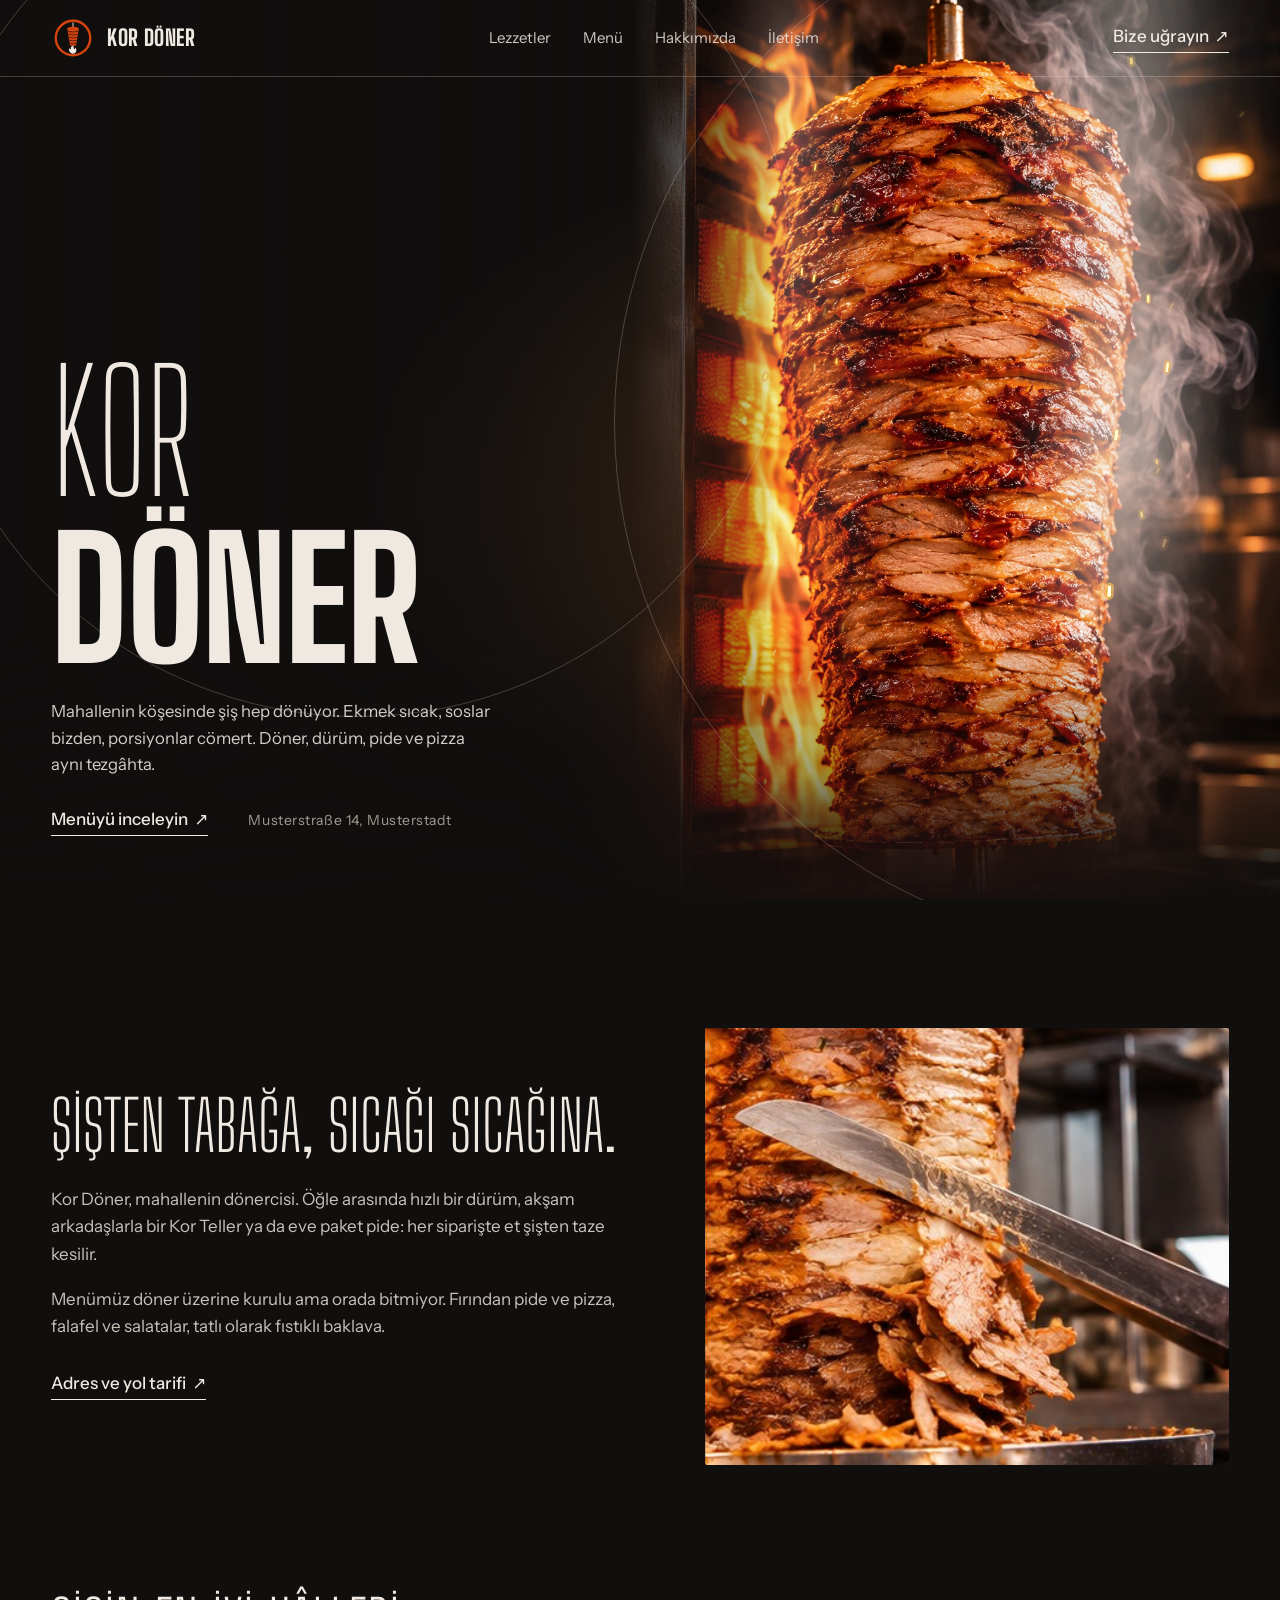
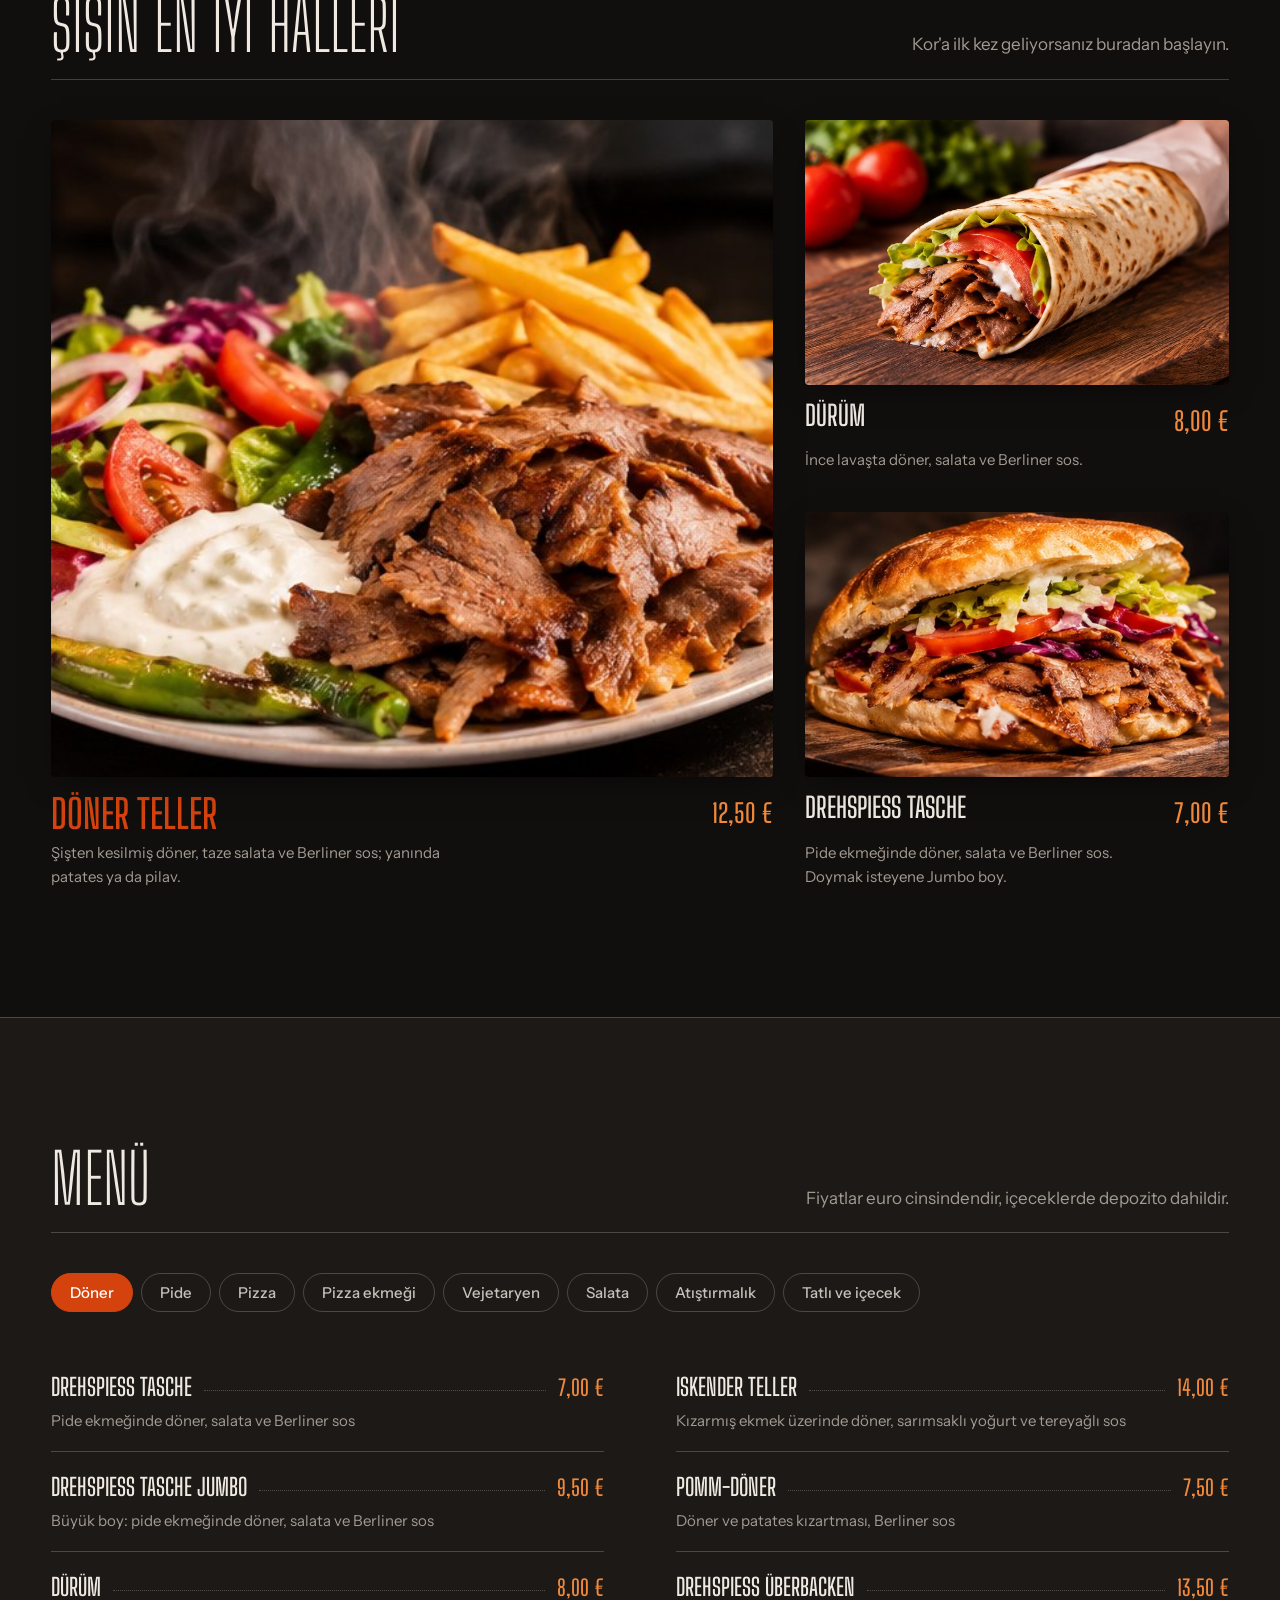
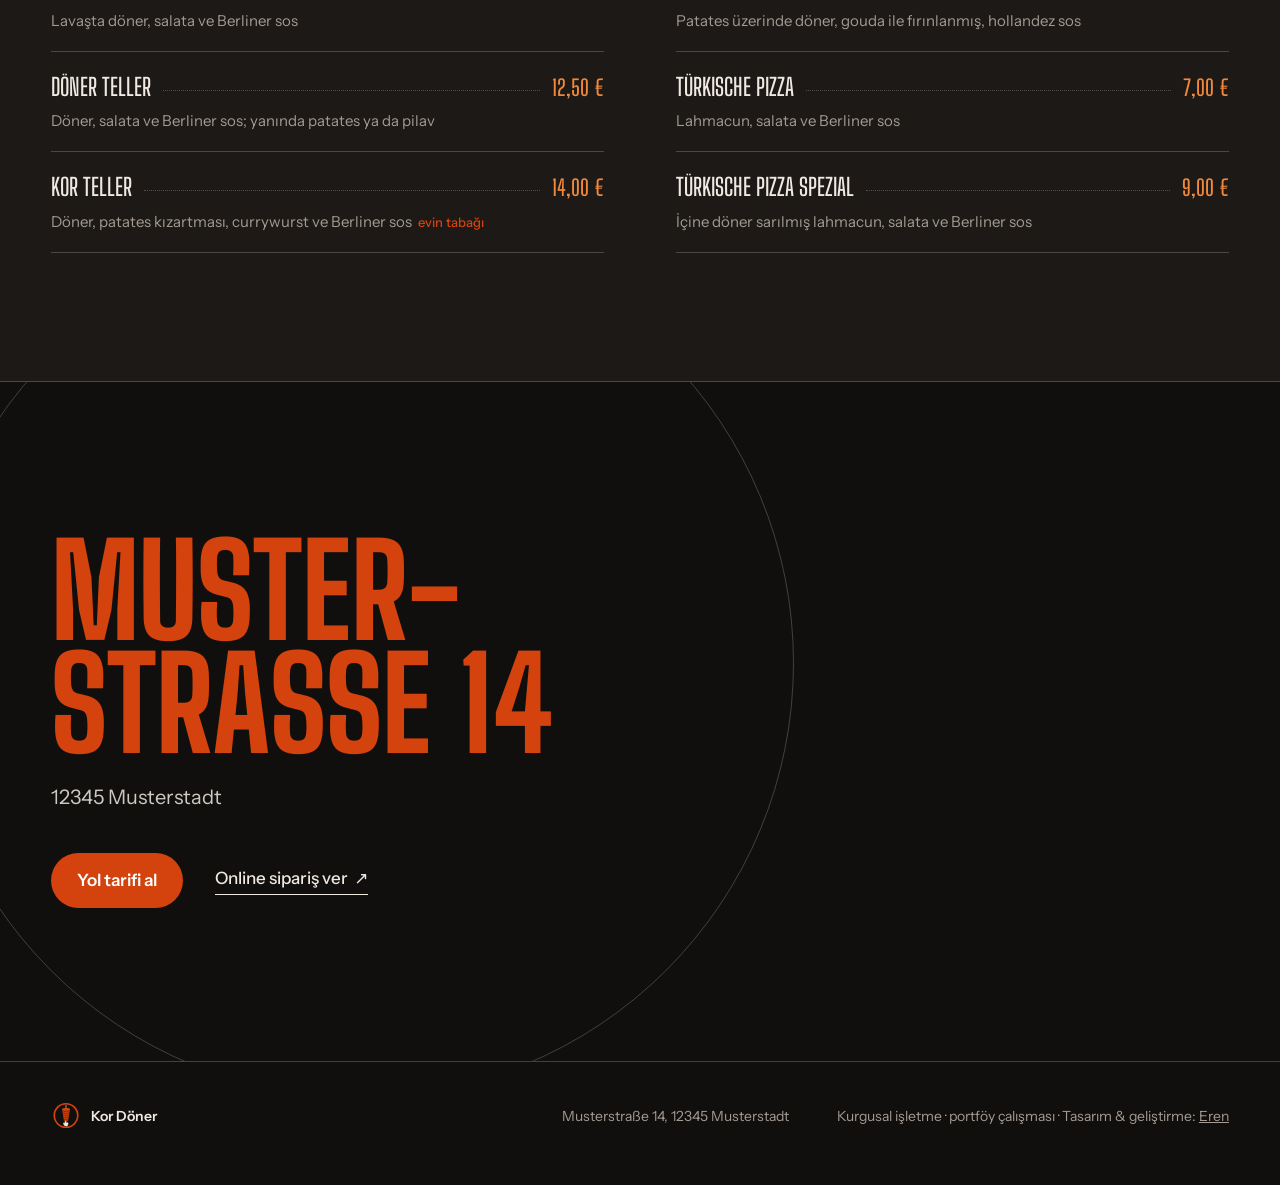
==== index.html @ e58ceb36 "Kor Döner: restaurant website (portfolio project) One-page site with an animated döner spit hero (ca" ====
<!doctype html>
<html lang="tr">
<head>
<meta charset="utf-8">
<meta name="viewport" content="width=device-width, initial-scale=1">
<title>Kor Döner · Döner, Pide &amp; Pizza</title>
<meta name="description" content="Kor Döner: döner, dürüm, pide ve pizza. Kurgusal bir restoran için hazırlanmış portföy çalışması.">
<link rel="icon" href="favicon.svg" type="image/svg+xml">
<meta name="theme-color" content="#110f0e">
<meta property="og:title" content="Kor Döner · Döner, Pide &amp; Pizza">
<meta property="og:description" content="Döner, dürüm, pide ve pizza. Portföy çalışması, kurgusal işletme.">
<meta property="og:type" content="website">
<meta property="og:locale" content="tr_TR">
<link rel="preload" href="fonts/big-shoulders-display-latin.woff2" as="font" type="font/woff2" crossorigin>
<link rel="preload" href="fonts/instrument-sans-latin.woff2" as="font" type="font/woff2" crossorigin>
<link rel="stylesheet" href="fonts/fonts.css">
<link rel="stylesheet" href="styles.css">
</head>
<body>

<svg width="0" height="0" style="position:absolute" aria-hidden="true">
  <!-- Kor Döner işareti: halka, döner şişi ve kor alevi.
       Renkler CSS değişkenleriyle: --flame (alev), --skewer (şiş), --gap (et bantları arası) -->
  <symbol id="mark" viewBox="0 0 120 108">
    <defs>
      <clipPath id="markCone"><path d="M44 27 Q60 18 76 27 L68.5 74 Q60 77 51.5 74 Z"/></clipPath>
    </defs>
    <circle cx="60" cy="54" r="47" fill="none" stroke="currentColor" stroke-width="6.5"/>
    <line x1="60" y1="13" x2="60" y2="80" stroke="var(--skewer, #111)" stroke-width="2.6" stroke-linecap="round"/>
    <path d="M44 27 Q60 18 76 27 L68.5 74 Q60 77 51.5 74 Z" fill="currentColor"/>
    <g clip-path="url(#markCone)" fill="none" stroke="var(--gap, #fff)" stroke-width="1.7" stroke-linecap="round">
      <path d="M40 35 Q60 41 80 35"/><path d="M40 43 Q60 49 80 43"/><path d="M40 51 Q60 57 80 51"/>
      <path d="M40 59 Q60 65 80 59"/><path d="M40 67 Q60 73 80 67"/>
    </g>
    <path fill="var(--flame, #111)" d="M60 97 C51 95 47 88 50 81 C51 84 53 85.5 54.5 84.5 C53 80 55.5 76.5 59 74.5 C58.5 78.5 60.5 80.5 62.5 80.5 C61.5 83.5 63 85 64.5 84 C66 82.5 66 80.5 65.5 79 C69.5 82 71 89 67 93.5 C65 95.8 62.5 96.8 60 97 Z"/>
  </symbol>
</svg>

<header class="nav" id="top">
  <a class="brand" href="#top" aria-label="Kor Döner, sayfa başı">
    <svg class="brand-mark"><use href="#mark"/></svg>
    <span class="brand-name">Kor Döner</span>
  </a>
  <nav class="nav-links" id="navLinks" aria-label="Ana menü">
    <a href="#lezzet">Lezzetler</a>
    <a href="#menu">Menü</a>
    <a href="#hikaye">Hakkımızda</a>
    <a href="#ziyaret">İletişim</a>
  </nav>
  <a class="link-cta nav-cta" href="#ziyaret">Bize uğrayın <span aria-hidden="true">↗</span></a>
  <button class="nav-toggle" id="navToggle" aria-expanded="false" aria-controls="navLinks">Menü</button>
</header>

<main>

<!-- HERO: döner şişi fotoğrafı; script.js içindeki heroSpit() eti döndürür, duman ve kıvılcım ekler -->
<section class="hero" aria-labelledby="heroTitle">
  <div class="hero-art" aria-hidden="true">
    <img src="assets/sis-hero.webp" alt="" width="1024" height="1536" fetchpriority="high">
    <canvas class="hero-fx"></canvas>
  </div>
  <div class="hero-shade" aria-hidden="true"></div>
  <div class="rings" aria-hidden="true"><span></span><span></span></div>

  <div class="hero-inner">
    <h1 id="heroTitle" class="hero-title">
      <span class="ht-line">Kor</span>
      <span class="ht-line">Döner</span>
    </h1>
    <p class="hero-lede">Mahallenin köşesinde şiş hep dönüyor. Ekmek sıcak, soslar bizden, porsiyonlar cömert. Döner, dürüm, pide ve pizza aynı tezgâhta.</p>
    <div class="hero-meta">
      <a class="link-cta hero-cta" href="#menu">Menüyü inceleyin <span aria-hidden="true">↗</span></a>
      <p class="hero-note">Musterstraße 14, Musterstadt</p>
    </div>
  </div>
</section>

<section class="intro" id="hikaye">
  <div class="intro-text">
    <h2 class="display-2">Şişten tabağa, sıcağı sıcağına.</h2>
    <p>Kor Döner, mahallenin dönercisi. Öğle arasında hızlı bir dürüm, akşam arkadaşlarla bir Kor Teller ya da eve paket pide: her siparişte et şişten taze kesilir.</p>
    <p>Menümüz döner üzerine kurulu ama orada bitmiyor. Fırından pide ve pizza, falafel ve salatalar, tatlı olarak fıstıklı baklava.</p>
    <a class="link-cta" href="#ziyaret">Adres ve yol tarifi <span aria-hidden="true">↗</span></a>
  </div>
  <figure class="photo-slot intro-photo" data-photo="assets/kesim.jpg">
    <figcaption>Fotoğraf: şişten kesim</figcaption>
  </figure>
</section>

<section class="signatures" id="lezzet" aria-labelledby="sigTitle">
  <div class="section-head">
    <h2 id="sigTitle" class="display-2">Şişin en iyi hâlleri</h2>
    <p>Kor'a ilk kez geliyorsanız buradan başlayın.</p>
  </div>
  <div class="sig-grid">
    <article class="sig sig-feature">
      <div class="tilt" data-tilt>
        <div class="tilt-card">
          <img src="assets/doner-teller.jpg" alt="Döner Teller: döner, patates kızartması, salata ve yoğurtlu sos" loading="lazy">
          <span class="tilt-glare" aria-hidden="true"></span>
        </div>
      </div>
      <div class="sig-body">
        <h3 lang="de">Döner Teller</h3>
        <p>Şişten kesilmiş döner, taze salata ve Berliner sos; yanında patates ya da pilav.</p>
        <span class="price">12,50 €</span>
      </div>
    </article>
    <article class="sig">
      <div class="tilt" data-tilt>
        <div class="tilt-card">
          <img src="assets/durum.jpg" alt="Lavaşa sarılmış dürüm" loading="lazy">
          <span class="tilt-glare" aria-hidden="true"></span>
        </div>
      </div>
      <div class="sig-body">
        <h3 lang="de">Dürüm</h3>
        <p>İnce lavaşta döner, salata ve Berliner sos.</p>
        <span class="price">8,00 €</span>
      </div>
    </article>
    <article class="sig">
      <div class="tilt" data-tilt>
        <div class="tilt-card">
          <img src="assets/tasche.jpg" alt="Pide ekmeğinde döner, salata ve sos" loading="lazy">
          <span class="tilt-glare" aria-hidden="true"></span>
        </div>
      </div>
      <div class="sig-body">
        <h3 lang="de">Drehspieß Tasche</h3>
        <p>Pide ekmeğinde döner, salata ve Berliner sos. Doymak isteyene Jumbo boy.</p>
        <span class="price">7,00 €</span>
      </div>
    </article>
  </div>
</section>

<section class="menu" id="menu" aria-labelledby="menuTitle">
  <div class="section-head">
    <h2 id="menuTitle" class="display-2">Menü</h2>
    <p>Fiyatlar euro cinsindendir, içeceklerde depozito dahildir.</p>
  </div>
  <div class="menu-tabs" role="tablist" aria-label="Menü kategorileri" id="menuTabs"></div>
  <div class="menu-panel" id="menuPanel" role="tabpanel" tabindex="0"></div>
</section>

<section class="visit" id="ziyaret" aria-labelledby="visitTitle">
  <div class="rings rings-visit" aria-hidden="true"><span></span></div>
  <div class="visit-inner">
    <h2 id="visitTitle" class="visit-title" lang="de">Muster-<wbr>straße 14</h2>
    <p class="visit-city">12345 Musterstadt</p>
    <div class="visit-actions">
      <a class="btn" href="#top">Yol tarifi al</a>
      <a class="link-cta" href="#menu">Online sipariş ver <span aria-hidden="true">↗</span></a>
    </div>
  </div>
</section>

</main>

<footer class="footer">
  <div class="footer-brand">
    <svg class="brand-mark"><use href="#mark"/></svg>
    <span>Kor Döner</span>
  </div>
  <p>Musterstraße 14, 12345 Musterstadt</p>
  <p class="footer-note">Kurgusal işletme · portföy çalışması · Tasarım &amp; geliştirme: <a href="https://github.com/ErenAlmis" target="_blank" rel="noopener">Eren</a></p>
</footer>

<script src="script.js"></script>
</body>
</html>
---- fonts/fonts.css ----
/* Yazı tipleri sitenin kendi sunucusundan yüklenir (Google'a istek gitmez, DSGVO).
   Big Shoulders Display ve Instrument Sans: SIL Open Font License 1.1 */

/* latin-ext: ğ ş ı İ ç vb. */
@font-face {
  font-family: "Big Shoulders Display";
  font-style: normal;
  font-weight: 100 900;
  font-display: swap;
  src: url("big-shoulders-display-latin-ext.woff2") format("woff2");
  unicode-range: U+0100-02BA, U+02BD-02C5, U+02C7-02CC, U+02CE-02D7, U+02DD-02FF, U+0304, U+0308, U+0329, U+1D00-1DBF, U+1E00-1E9F, U+1EF2-1EFF, U+2020, U+20A0-20AB, U+20AD-20C4, U+2113, U+2C60-2C7F, U+A720-A7FF;
}
@font-face {
  font-family: "Big Shoulders Display";
  font-style: normal;
  font-weight: 100 900;
  font-display: swap;
  src: url("big-shoulders-display-latin.woff2") format("woff2");
  unicode-range: U+0000-00FF, U+0131, U+0152-0153, U+02BB-02BC, U+02C6, U+02DA, U+02DC, U+0304, U+0308, U+0329, U+2000-206F, U+20AC, U+2122, U+2191, U+2193, U+2212, U+2215, U+FEFF, U+FFFD;
}
@font-face {
  font-family: "Instrument Sans";
  font-style: normal;
  font-weight: 400 700;
  font-display: swap;
  src: url("instrument-sans-latin-ext.woff2") format("woff2");
  unicode-range: U+0100-02BA, U+02BD-02C5, U+02C7-02CC, U+02CE-02D7, U+02DD-02FF, U+0304, U+0308, U+0329, U+1D00-1DBF, U+1E00-1E9F, U+1EF2-1EFF, U+2020, U+20A0-20AB, U+20AD-20C4, U+2113, U+2C60-2C7F, U+A720-A7FF;
}
@font-face {
  font-family: "Instrument Sans";
  font-style: normal;
  font-weight: 400 700;
  font-display: swap;
  src: url("instrument-sans-latin.woff2") format("woff2");
  unicode-range: U+0000-00FF, U+0131, U+0152-0153, U+02BB-02BC, U+02C6, U+02DA, U+02DC, U+0304, U+0308, U+0329, U+2000-206F, U+20AC, U+2122, U+2191, U+2193, U+2212, U+2215, U+FEFF, U+FFFD;
}
---- styles.css ----
:root {
  --coal: #110f0e;
  --char: #1c1917;
  --ash: #efe9e1;
  --ash-2: #e3dbd0;
  --smoke: #a39a91;
  --smoke-dark: #6b625a;
  --red: #d4430d;      /* kor turuncusu (marka rengi) */
  --red-deep: #a8340a;
  --ember: #f0893b;
  --line: rgba(239, 233, 225, 0.22);
  --line-dark: rgba(17, 15, 14, 0.16);

  --f-display: "Big Shoulders Display", "Arial Narrow", sans-serif;
  --f-body: "Instrument Sans", system-ui, sans-serif;

  --gutter: clamp(16px, 4vw, 56px);
  --max: 1280px;
}

*, *::before, *::after { box-sizing: border-box; }
/* Bağlantı kaydırması script.js içinde (easeInOut) yapılır; CSS smooth ile çakışmasın diye kapalı. */
html { scroll-behavior: auto; }
body {
  margin: 0;
  background: var(--coal);
  color: var(--ash);
  font-family: var(--f-body);
  font-size: 17px;
  line-height: 1.6;
  -webkit-font-smoothing: antialiased;
}
img { max-width: 100%; display: block; }
a { color: inherit; }
:focus-visible { outline: 2px solid var(--ember); outline-offset: 3px; }
section[tabindex="-1"]:focus, body[tabindex="-1"]:focus { outline: none; }

/* ---------- Nav ---------- */
.nav {
  position: absolute; inset: 0 0 auto 0; z-index: 20;
  display: flex; align-items: center; gap: 32px;
  padding: 18px var(--gutter);
  border-bottom: 1px solid var(--line);
}
.brand { display: flex; align-items: center; gap: 12px; text-decoration: none; }
.brand-mark { width: 44px; height: 40px; color: var(--red); --flame: var(--ash); --skewer: var(--ash); --gap: var(--coal); }
.brand-name {
  font-family: var(--f-display); font-weight: 800; font-size: 22px;
  letter-spacing: 0.02em; text-transform: uppercase; line-height: 1;
}
.nav-links { display: flex; gap: 32px; margin-left: auto; margin-right: auto; }
.nav-links a { text-decoration: none; font-size: 15px; opacity: 0.85; transition: opacity .2s; }
.nav-links a:hover { opacity: 1; }
.nav-toggle {
  display: none; margin-left: auto;
  background: none; border: 1px solid var(--line); color: var(--ash);
  font: 500 14px var(--f-body); padding: 8px 14px; border-radius: 999px; cursor: pointer;
}

.link-cta {
  position: relative;
  display: inline-flex; gap: 6px; align-items: baseline;
  text-decoration: none; font-weight: 500;
  border-bottom: 1px solid currentColor; padding-bottom: 2px;
  transition: color .2s, border-color .2s;
}
.link-cta:hover { color: var(--ember); }
/* Parmakla dokunma alanını 44 px'e büyüt; görünüm değişmez */
.link-cta::before { content: ""; position: absolute; inset: -8px -6px; }

/* ---------- Hero ---------- */
.hero {
  position: relative; overflow: hidden;
  min-height: max(640px, 100svh);
  display: flex; align-items: flex-end;
  background:
    radial-gradient(60% 55% at 70% 55%, rgba(240,137,59,.28), transparent 70%),
    radial-gradient(40% 40% at 72% 85%, rgba(226,35,26,.25), transparent 70%),
    var(--coal);
  background-size: cover; background-position: center;
}
.hero-shade {
  position: absolute; inset: 0; pointer-events: none;
  background: linear-gradient(90deg, rgba(17,15,14,.9) 0%, rgba(17,15,14,.55) 40%, rgba(17,15,14,0) 62%),
              linear-gradient(0deg, rgba(17,15,14,.75), transparent 30%);
}
.hero-art {
  position: absolute; top: 0; bottom: 0; right: 0;
  width: min(54vw, 72svh);
  -webkit-mask-image: linear-gradient(90deg, transparent 0%, #000 22%), linear-gradient(0deg, transparent 0%, #000 14%);
  -webkit-mask-composite: source-in;
  mask-image: linear-gradient(90deg, transparent 0%, #000 22%), linear-gradient(0deg, transparent 0%, #000 14%);
  mask-composite: intersect;
}
.hero-art img, .hero-fx {
  position: absolute; inset: 0; width: 100%; height: 100%;
  object-fit: cover; object-position: 50% 50%;
}

.rings { position: absolute; inset: 0; pointer-events: none; }
.rings span {
  position: absolute; border: 1px solid var(--line); border-radius: 50%;
}
.rings span:nth-child(1) { width: 68vmax; height: 68vmax; left: -6vmax; top: -12vmax; }
.rings span:nth-child(2) { width: 82vmax; height: 82vmax; right: -30vmax; top: -8vmax; }

.hero-inner {
  position: relative; z-index: 2;
  width: 100%; max-width: var(--max); margin: 0 auto;
  padding: 140px var(--gutter) 64px;
  display: grid;
  grid-template-columns: minmax(0, 1fr) minmax(0, .9fr);
  grid-template-areas:
    "title ."
    "lede ."
    "meta .";
  column-gap: 48px; row-gap: 28px;
}
.hero-meta { grid-area: meta; display: flex; gap: 40px; align-items: baseline; flex-wrap: wrap; }
.hero-title {
  grid-area: title; margin: 0;
  font-family: var(--f-display); font-weight: 200;
  text-transform: uppercase; line-height: .86; letter-spacing: -0.01em;
  font-size: clamp(76px, 13vw, 210px);
}
.ht-line { display: block; }
.ht-line + .ht-line { margin-top: 0.14em; }
.ht-line:last-child { font-weight: 800; color: var(--ash); }
.hero-lede {
  grid-area: lede; max-width: 40ch; margin: 0;
  font-size: clamp(16px, 1.3vw, 19px); color: rgba(239,233,225,.88);
}
.hero-note { margin: 0; font-size: 14px; letter-spacing: 0.04em; color: var(--smoke); }

/* load sequence */
.hero-title .ht-line, .hero-lede, .hero-note, .hero-cta, .hero-art {
  opacity: 0; animation: rise .9s cubic-bezier(.2,.7,.2,1) forwards;
}
.hero-art { animation-name: fadeArt; animation-duration: 1.6s; }
.ht-line:nth-child(1) { animation-delay: .1s; }
.ht-line:nth-child(2) { animation-delay: .22s; }
.hero-lede { animation-delay: .5s; }
.hero-note, .hero-cta { animation-delay: .65s; }
@keyframes rise { from { opacity: 0; transform: translateY(24px); } to { opacity: 1; transform: none; } }
@keyframes fadeArt { from { opacity: 0; } to { opacity: 1; } }

/* ---------- Photo slots ---------- */
.photo-slot {
  position: relative; margin: 0; overflow: hidden;
  background:
    repeating-linear-gradient(135deg, rgba(239,233,225,.05) 0 2px, transparent 2px 14px),
    radial-gradient(80% 80% at 30% 20%, rgba(226,35,26,.45), transparent 70%),
    var(--char);
  background-size: cover; background-position: center;
  display: flex; align-items: flex-end;
}
.photo-slot figcaption {
  margin: 14px; padding: 4px 10px; font-size: 13px;
  background: rgba(17,15,14,.7); color: var(--smoke); border-radius: 999px;
}
.photo-slot.has-photo figcaption { display: none; }

/* ---------- Intro ---------- */
section { position: relative; }
.intro {
  max-width: var(--max); margin: 0 auto;
  padding: clamp(80px, 10vw, 140px) var(--gutter);
  display: grid; grid-template-columns: 1.1fr 1fr; gap: clamp(32px, 6vw, 96px); align-items: center;
}
.display-2 {
  font-family: var(--f-display); font-weight: 300;
  font-size: clamp(44px, 5.4vw, 80px); line-height: .95; margin: 0 0 28px;
  text-transform: uppercase; letter-spacing: 0;
}
.intro-text p { max-width: 52ch; color: rgba(239,233,225,.82); margin: 0 0 18px; }
.intro-text .link-cta { margin-top: 12px; }
.intro-photo { aspect-ratio: 6 / 5; border-radius: 2px; }

/* ---------- Signatures ---------- */
.signatures {
  max-width: var(--max); margin: 0 auto;
  padding: 0 var(--gutter) clamp(80px, 10vw, 140px);
}
.section-head {
  display: flex; justify-content: space-between; align-items: end; gap: 24px; flex-wrap: wrap;
  border-bottom: 1px solid var(--line); padding-bottom: 20px; margin-bottom: 40px;
}
.section-head .display-2 { margin: 0; }
.section-head p { margin: 0; color: var(--smoke); max-width: 40ch; }

.sig-grid {
  display: grid; gap: 40px 32px;
  grid-template-columns: 1.7fr 1fr;
  grid-template-rows: auto auto;
}
.sig { display: flex; flex-direction: column; }
.sig-feature { grid-row: span 2; }
.sig-feature .tilt { flex: 1; min-height: 420px; }
.sig .tilt { aspect-ratio: 16 / 10; }
.sig-feature .tilt { aspect-ratio: auto; }

/* Tilt kartı: 21st.dev InteractiveTiltCard bileşeninin bağımlılıksız (framer-motion'suz) karşılığı */
.tilt {
  --rx: 0deg; --ry: 0deg; --s: 1; --gx: 50%; --gy: 50%;
  position: relative; perspective: 1000px; transform-style: preserve-3d;
  transform: scale(var(--s));
  transition: transform .2s ease-out;
}
.tilt-card {
  position: absolute; inset: 0; overflow: hidden; border-radius: 4px;
  background: var(--char); transform-style: preserve-3d;
  transform: rotateX(var(--rx)) rotateY(var(--ry));
  box-shadow: 0 10px 30px -10px rgba(0,0,0,.6);
  transition: transform .2s ease-out, box-shadow .2s ease-out;
}
.tilt-card img { width: 100%; height: 100%; object-fit: cover; }
.tilt-glare {
  position: absolute; inset: 0; pointer-events: none; opacity: 0;
  background: radial-gradient(circle at var(--gx) var(--gy), rgba(255,214,170,.32), rgba(255,214,170,.12) 15%, rgba(255,214,170,0) 35%);
  transition: opacity .2s ease-out;
}
.tilt.is-hover { --s: 1.03; z-index: 2; }
.tilt.is-hover .tilt-card { box-shadow: 0 30px 60px -16px rgba(0,0,0,.85), 0 0 0 1px rgba(240,137,59,.25); }
.tilt.is-hover .tilt-glare { opacity: 1; }
.sig-body {
  display: grid; grid-template-columns: 1fr auto; column-gap: 16px;
  padding-top: 16px;
}
.sig-body h3 {
  margin: 0; font-family: var(--f-display); font-weight: 600;
  font-size: 28px; text-transform: uppercase; line-height: 1.05;
}
.sig-feature .sig-body h3 { font-size: 40px; color: var(--red); }
.sig-body p { grid-column: 1; margin: 6px 0 0; color: var(--smoke); font-size: 15px; max-width: 40ch; }
.price {
  grid-column: 2; grid-row: 1; font-family: var(--f-display); font-weight: 600;
  font-size: 26px; white-space: nowrap; color: var(--ember);
}

/* ---------- Menu (koyu, kömürden bir ton açık zemin) ---------- */
.menu {
  background: var(--char); color: var(--ash);
  border-top: 1px solid var(--line); border-bottom: 1px solid var(--line);
  padding: clamp(80px, 10vw, 140px) max(var(--gutter), calc((100% - var(--max)) / 2 + var(--gutter)));
}
.menu-tabs {
  display: flex; gap: 8px; flex-wrap: wrap; margin-bottom: 40px;
}
.menu-tabs button {
  font: 500 15px var(--f-body); color: rgba(239,233,225,.8);
  background: transparent; border: 1px solid var(--line); border-radius: 999px;
  padding: 9px 18px; cursor: pointer; transition: background .2s, color .2s, border-color .2s;
}
.menu-tabs button:hover { border-color: var(--ash); color: var(--ash); }
.menu-tabs button[aria-selected="true"] { background: var(--red); color: #fff; border-color: var(--red); }
.menu-panel { columns: 2; column-gap: 72px; }
.menu-item { break-inside: avoid; padding: 18px 0; border-bottom: 1px solid var(--line); }
.mi-row { display: flex; align-items: baseline; gap: 12px; }
.mi-name {
  font-family: var(--f-display); font-weight: 600; font-size: 24px; text-transform: uppercase; line-height: 1.1;
}
.mi-dots { flex: 1; border-bottom: 1px dotted rgba(239,233,225,.25); transform: translateY(-5px); }
.mi-price { font-family: var(--f-display); font-weight: 600; font-size: 22px; white-space: nowrap; color: var(--ember); }
.mi-desc { margin: 4px 0 0; color: var(--smoke); font-size: 15px; max-width: 46ch; }
.mi-tag { color: var(--red); font-size: 13px; font-weight: 500; margin-left: 6px; }

/* ---------- Visit ---------- */
.visit { overflow: hidden; border-bottom: 1px solid var(--line); }
.rings-visit span { width: 70vmax; height: 70vmax; right: -20vmax; top: -10vmax; }
.visit-inner {
  position: relative; max-width: var(--max); margin: 0 auto;
  padding: clamp(96px, 12vw, 180px) var(--gutter);
}
.visit-title {
  margin: 0; font-family: var(--f-display); font-weight: 800; text-transform: uppercase;
  font-size: clamp(56px, 10vw, 160px); line-height: .88; color: var(--red); max-width: 12ch;
}
.visit-city { margin: 20px 0 40px; font-size: 20px; color: rgba(239,233,225,.85); }
.visit-actions { display: flex; gap: 32px; align-items: center; flex-wrap: wrap; }
.btn {
  display: inline-block; text-decoration: none; font-weight: 600;
  background: var(--red); color: #fff; padding: 14px 26px; border-radius: 999px;
  transition: background .2s;
}
.btn:hover { background: var(--red-deep); }

/* ---------- Footer ---------- */
.footer {
  max-width: var(--max); margin: 0 auto; padding: 40px var(--gutter) 56px;
  display: flex; gap: 24px 48px; flex-wrap: wrap; align-items: center;
  color: var(--smoke); font-size: 14px;
}
.footer p { margin: 0; }
.footer-brand { display: flex; align-items: center; gap: 10px; color: var(--ash); font-weight: 600; margin-right: auto; }
.footer-brand .brand-mark { width: 30px; height: 27px; }

/* ---------- Responsive ---------- */
@media (max-width: 960px) {
  .hero-inner {
    grid-template-columns: minmax(0, 1fr);
    grid-template-areas: "title" "lede" "meta";
  }
  .hero-art { width: 100%; opacity: .6; }
  .hero-shade {
    background: linear-gradient(0deg, rgba(17,15,14,.95) 0%, rgba(17,15,14,.6) 45%, rgba(17,15,14,.2) 100%);
  }
  .intro { grid-template-columns: 1fr; }
  .intro-photo { aspect-ratio: 6 / 5; }
  .sig-grid { grid-template-columns: 1fr 1fr; }
  .sig-feature { grid-row: auto; grid-column: 1 / -1; }
  .sig-feature .tilt { aspect-ratio: 16 / 9; flex: none; min-height: 0; }
  .menu-panel { columns: 1; }
}
@media (max-width: 760px) {
  .nav { gap: 16px; }
  .nav-cta { display: none; }
  .nav-toggle { display: block; }
  .nav-links {
    display: none; position: absolute; top: 100%; left: 0; right: 0;
    flex-direction: column; gap: 0; margin: 0;
    background: var(--coal); border-bottom: 1px solid var(--line);
    padding: 8px var(--gutter) 16px;
  }
  .nav-links.open { display: flex; }
  .nav-links a { padding: 12px 0; font-size: 18px; border-bottom: 1px solid var(--line); }
  .nav-links a:last-child { border-bottom: 0; }
  .brand-name { font-size: 19px; }
  .hero-inner { padding-bottom: 48px; }
  .sig-grid { grid-template-columns: 1fr; }
  .sig-feature .sig-body h3 { font-size: 34px; }
  /* Kategoriler tek satırda, yana kaydırılabilir */
  .menu-tabs {
    flex-wrap: nowrap; overflow-x: auto; scrollbar-width: none;
    margin-left: calc(-1 * var(--gutter)); margin-right: calc(-1 * var(--gutter));
    padding: 2px var(--gutter);
    scroll-snap-type: x proximity;
  }
  .menu-tabs::-webkit-scrollbar { display: none; }
  .menu-tabs button { flex: none; scroll-snap-align: start; min-height: 44px; }
  .mi-name { font-size: 21px; }
  .footer-brand { margin-right: 0; width: 100%; }
}

@media (prefers-reduced-motion: reduce) {
  *, *::before, *::after { animation: none !important; transition: none !important; }
  .hero-title .ht-line, .hero-lede, .hero-note, .hero-cta, .hero-art { opacity: 1; }
  html { scroll-behavior: auto; }
}
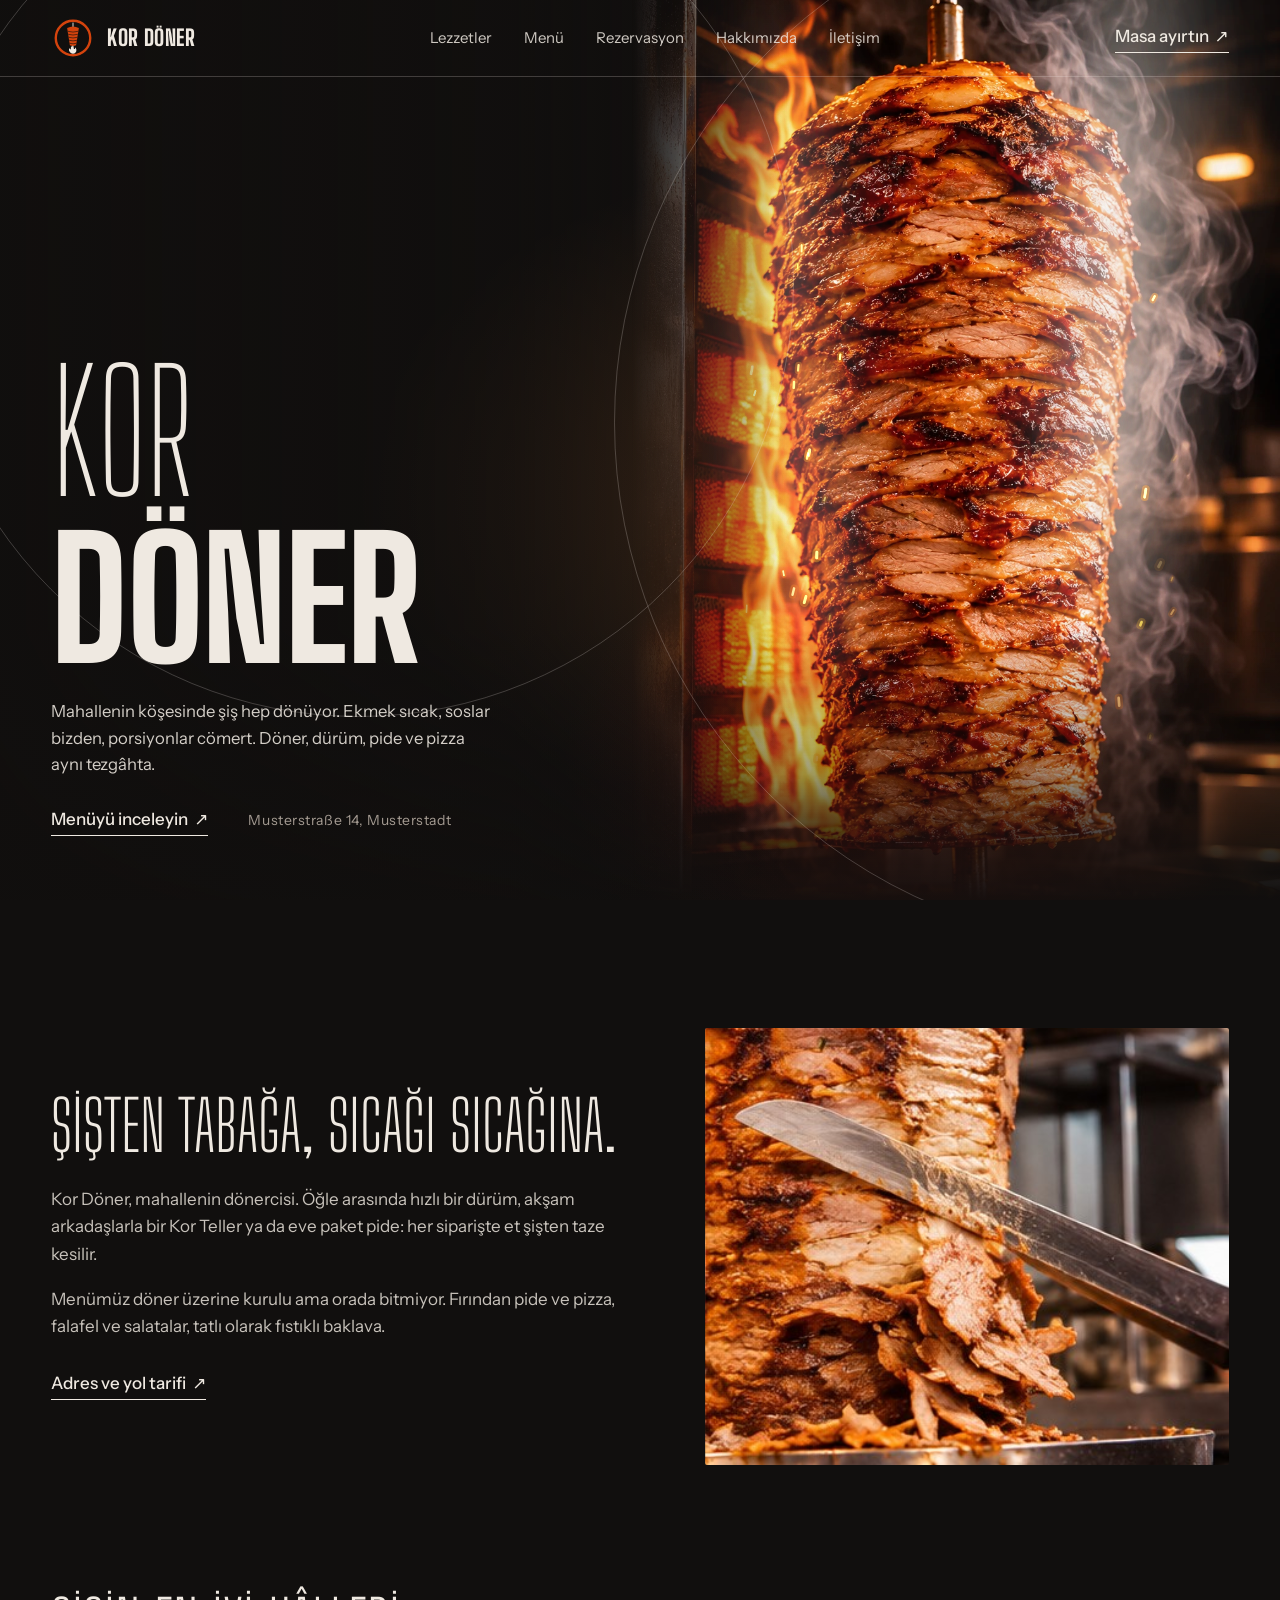
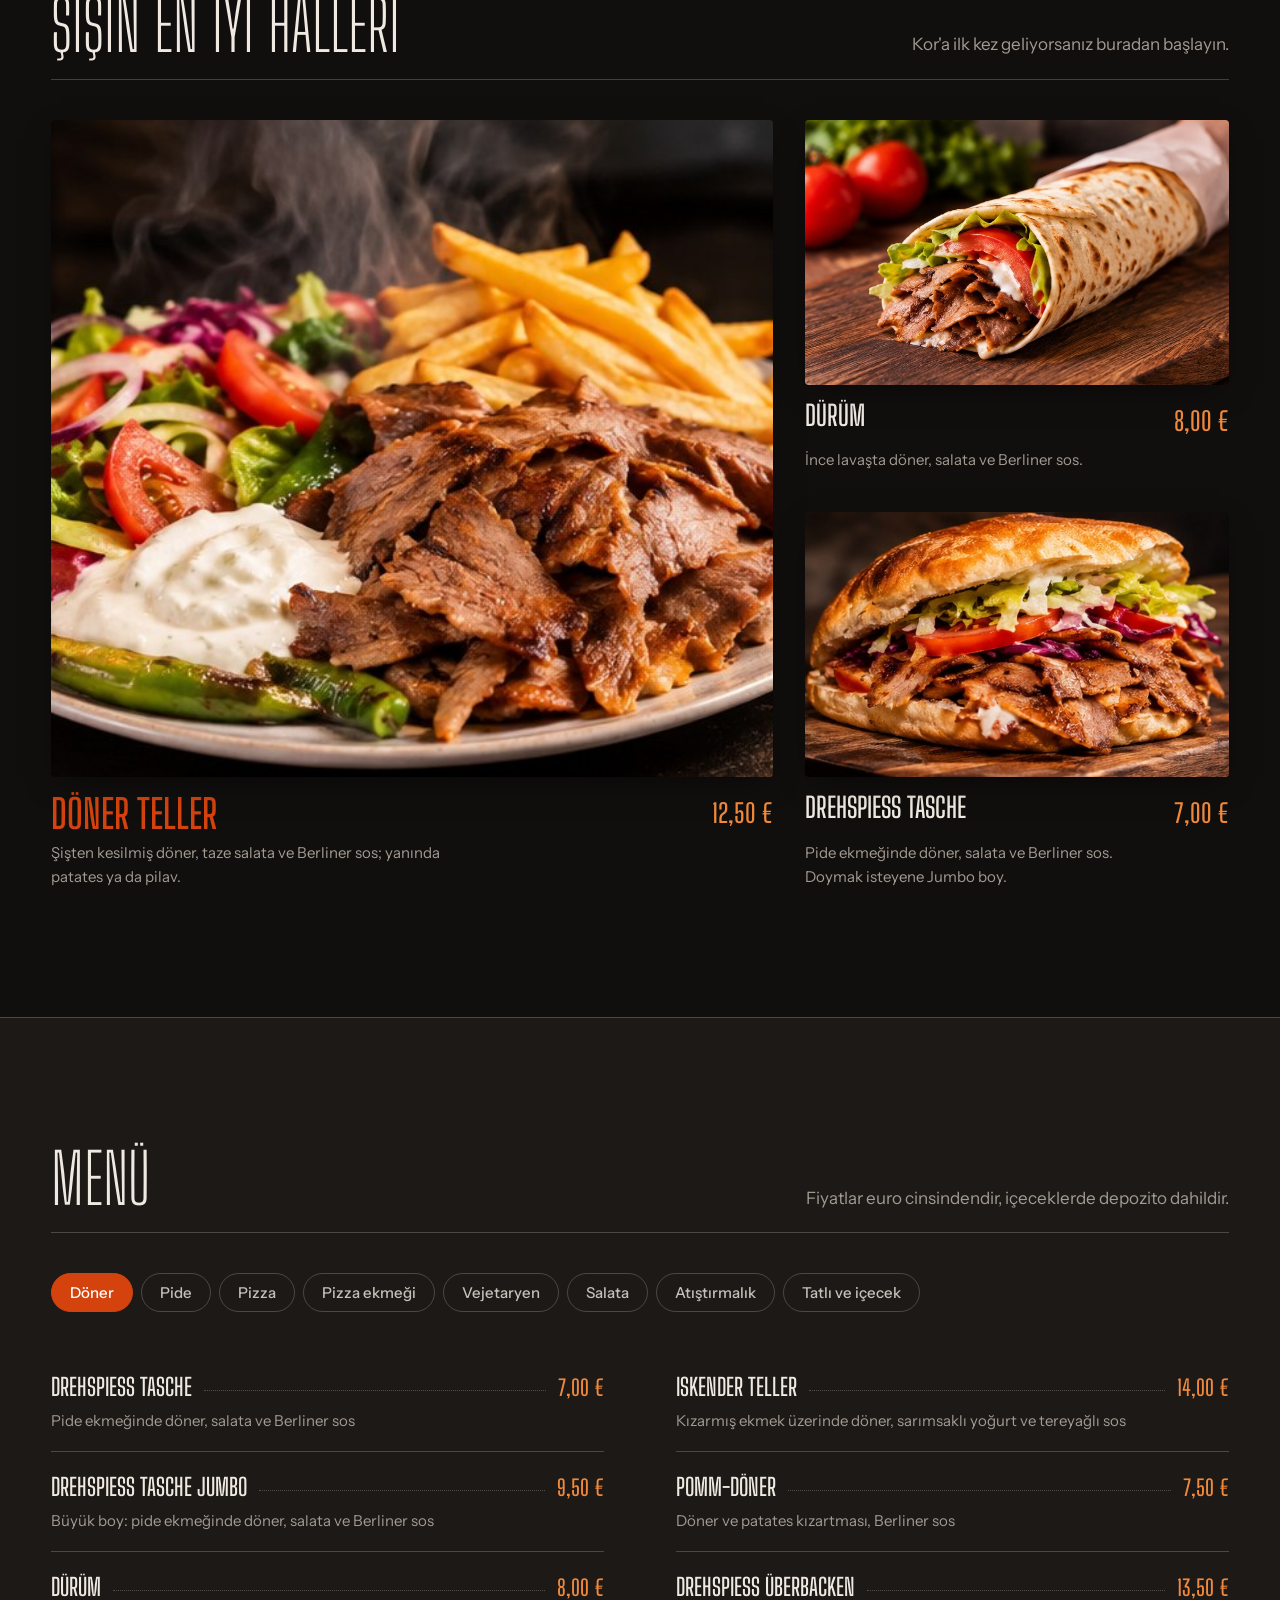
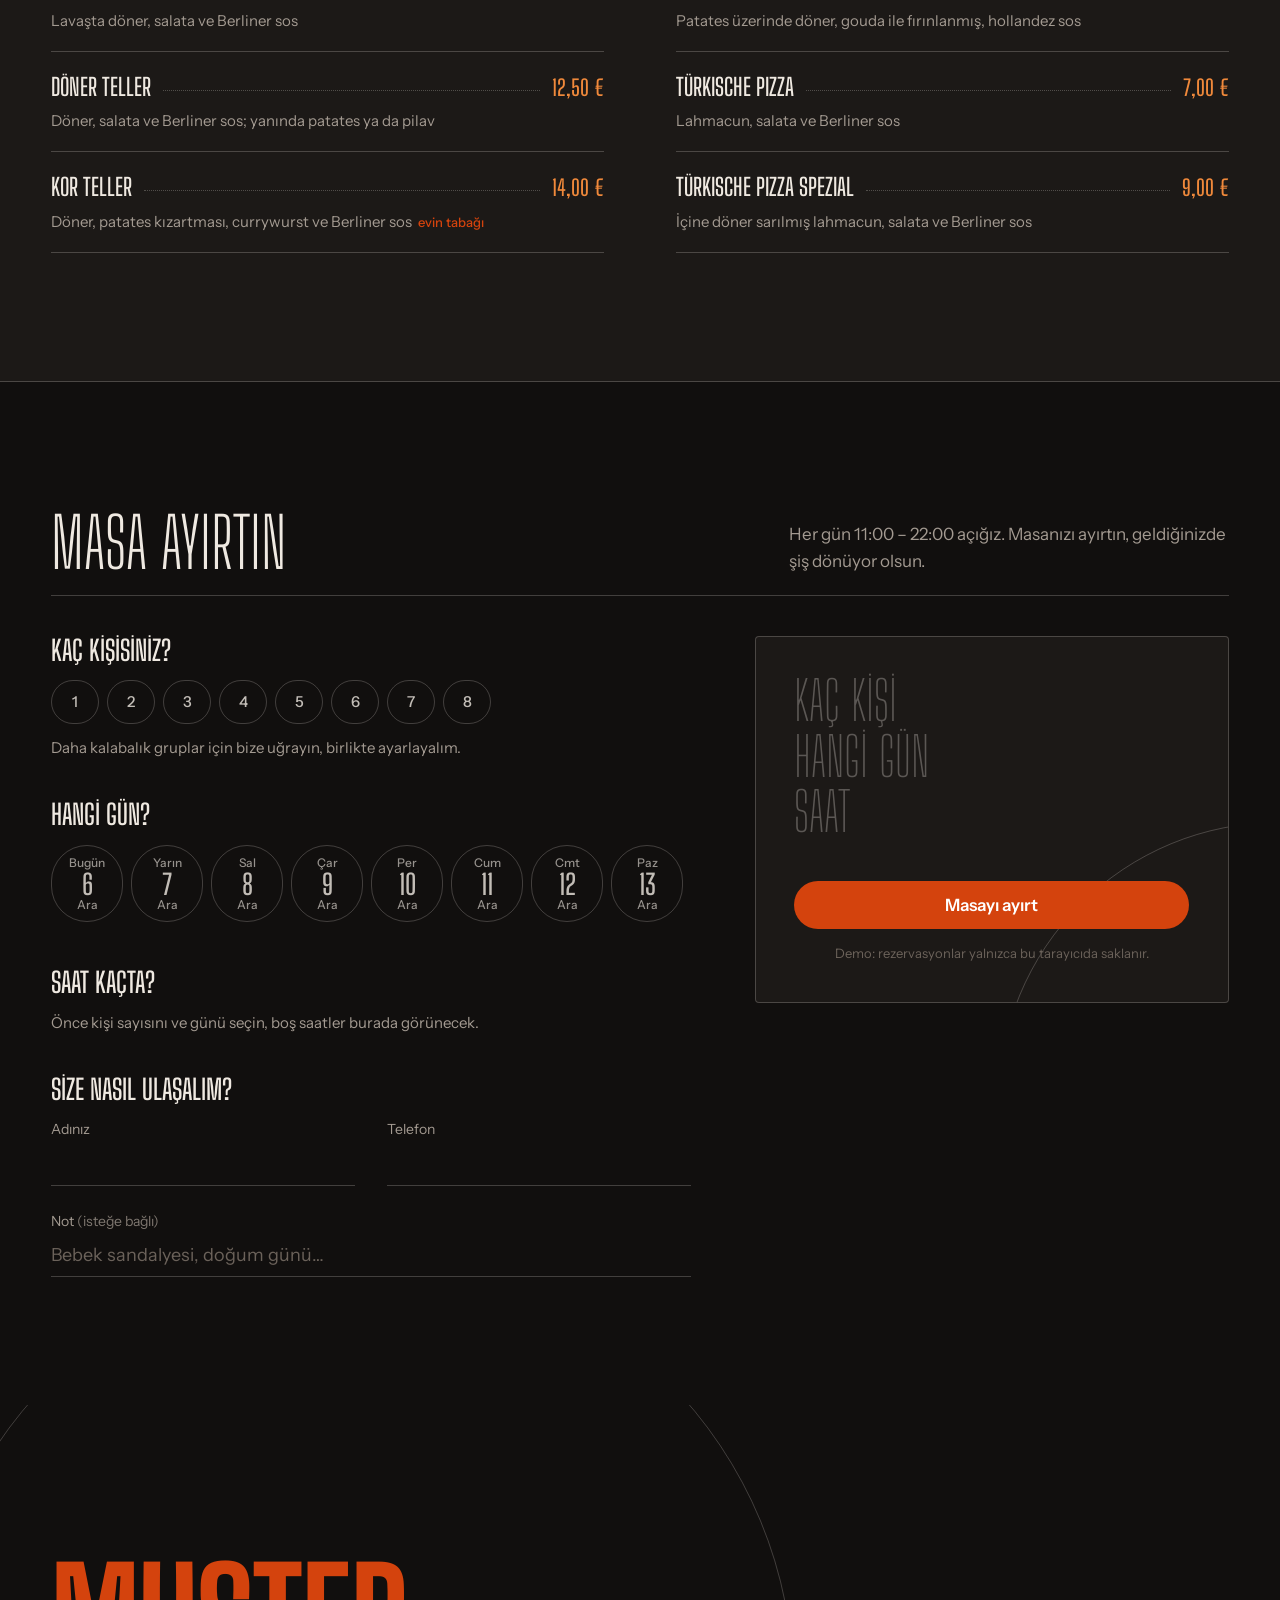
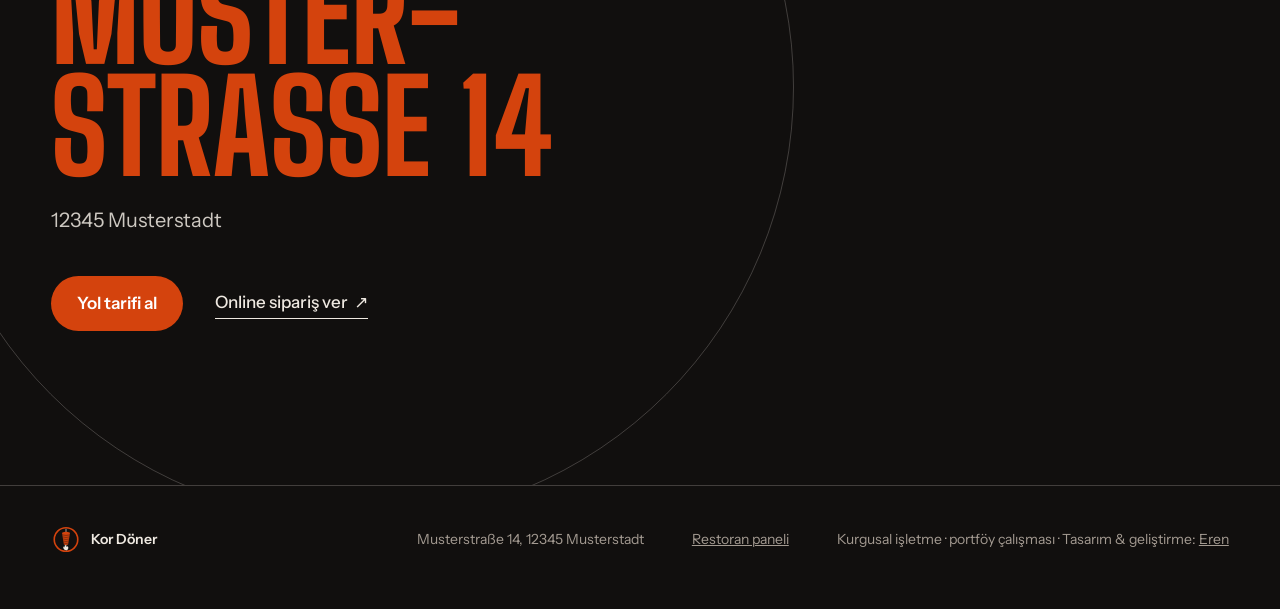
==== commit 6dca63c2: "Add table reservation system and owner panel - Reservation section in the site's own visual language" ====
--- a/index.html
+++ b/index.html
@@ -44,10 +44,11 @@
   <nav class="nav-links" id="navLinks" aria-label="Ana menü">
     <a href="#lezzet">Lezzetler</a>
     <a href="#menu">Menü</a>
+    <a href="#rezervasyon">Rezervasyon</a>
     <a href="#hikaye">Hakkımızda</a>
     <a href="#ziyaret">İletişim</a>
   </nav>
-  <a class="link-cta nav-cta" href="#ziyaret">Bize uğrayın <span aria-hidden="true">↗</span></a>
+  <a class="link-cta nav-cta" href="#rezervasyon">Masa ayırtın <span aria-hidden="true">↗</span></a>
   <button class="nav-toggle" id="navToggle" aria-expanded="false" aria-controls="navLinks">Menü</button>
 </header>
 
@@ -144,6 +145,69 @@
   <div class="menu-panel" id="menuPanel" role="tabpanel" tabindex="0"></div>
 </section>
 
+<section class="booking" id="rezervasyon" aria-labelledby="bookTitle">
+  <div class="section-head">
+    <h2 id="bookTitle" class="display-2">Masa ayırtın</h2>
+    <p>Her gün 11:00 – 22:00 açığız. Masanızı ayırtın, geldiğinizde şiş dönüyor olsun.</p>
+  </div>
+
+  <form class="book" id="bookForm" novalidate>
+    <div class="book-steps">
+      <fieldset class="book-field">
+        <legend>Kaç kişisiniz?</legend>
+        <div class="pills" id="partyPills"></div>
+        <p class="book-hint">Daha kalabalık gruplar için bize uğrayın, birlikte ayarlayalım.</p>
+      </fieldset>
+
+      <fieldset class="book-field">
+        <legend>Hangi gün?</legend>
+        <div class="pills pills-scroll" id="dayPills"></div>
+      </fieldset>
+
+      <fieldset class="book-field">
+        <legend>Saat kaçta?</legend>
+        <div class="pills pills-grid" id="timePills">
+          <p class="book-empty">Önce kişi sayısını ve günü seçin, boş saatler burada görünecek.</p>
+        </div>
+      </fieldset>
+
+      <fieldset class="book-field book-contact">
+        <legend>Size nasıl ulaşalım?</legend>
+        <label class="line-input">
+          <span>Adınız</span>
+          <input name="name" id="bkName" autocomplete="name" required maxlength="60">
+        </label>
+        <label class="line-input">
+          <span>Telefon</span>
+          <input name="phone" id="bkPhone" type="tel" autocomplete="tel" inputmode="tel" required maxlength="24">
+        </label>
+        <label class="line-input line-input-wide">
+          <span>Not <em>(isteğe bağlı)</em></span>
+          <input name="note" id="bkNote" maxlength="140" placeholder="Bebek sandalyesi, doğum günü…">
+        </label>
+      </fieldset>
+    </div>
+
+    <aside class="book-summary" aria-live="polite">
+      <div class="rings rings-book" aria-hidden="true"><span></span></div>
+      <p class="sum-line" id="sumParty"><span class="sum-empty">Kaç kişi</span></p>
+      <p class="sum-line" id="sumDay"><span class="sum-empty">Hangi gün</span></p>
+      <p class="sum-line sum-time" id="sumTime"><span class="sum-empty">Saat</span></p>
+      <p class="book-error" id="bookError" role="alert"></p>
+      <button class="btn book-submit" type="submit">Masayı ayırt</button>
+      <p class="book-demo">Demo: rezervasyonlar yalnızca bu tarayıcıda saklanır.</p>
+    </aside>
+  </form>
+
+  <div class="book-done" id="bookDone" hidden tabindex="-1">
+    <div class="rings rings-book" aria-hidden="true"><span></span></div>
+    <p class="done-kicker">Masanız ayrıldı</p>
+    <p class="done-line" id="doneWhen"></p>
+    <p class="done-meta" id="doneMeta"></p>
+    <button class="link-cta" type="button" id="bookAgain">Yeni rezervasyon yap</button>
+  </div>
+</section>
+
 <section class="visit" id="ziyaret" aria-labelledby="visitTitle">
   <div class="rings rings-visit" aria-hidden="true"><span></span></div>
   <div class="visit-inner">
@@ -164,9 +228,12 @@
     <span>Kor Döner</span>
   </div>
   <p>Musterstraße 14, 12345 Musterstadt</p>
+  <p><a href="panel.html">Restoran paneli</a></p>
   <p class="footer-note">Kurgusal işletme · portföy çalışması · Tasarım &amp; geliştirme: <a href="https://github.com/ErenAlmis" target="_blank" rel="noopener">Eren</a></p>
 </footer>
 
 <script src="script.js"></script>
+<script src="store.js"></script>
+<script src="reservation.js"></script>
 </body>
 </html>
--- a/styles.css
+++ b/styles.css
@@ -263,6 +263,178 @@
 .mi-price { font-family: var(--f-display); font-weight: 600; font-size: 22px; white-space: nowrap; color: var(--ember); }
 .mi-desc { margin: 4px 0 0; color: var(--smoke); font-size: 15px; max-width: 46ch; }
 .mi-tag { color: var(--red); font-size: 13px; font-weight: 500; margin-left: 6px; }
+
+/* ---------- Rezervasyon ---------- */
+.booking {
+  max-width: var(--max); margin: 0 auto;
+  padding: clamp(80px, 10vw, 140px) var(--gutter);
+}
+.book {
+  display: grid; grid-template-columns: minmax(0, 1.35fr) minmax(0, 1fr);
+  gap: clamp(32px, 5vw, 80px); align-items: start;
+}
+.book-steps { display: grid; gap: 40px; }
+.book-field { margin: 0; padding: 0; border: 0; min-width: 0; }
+.book-field legend {
+  padding: 0; margin-bottom: 14px;
+  font-family: var(--f-display); font-weight: 600; font-size: 28px;
+  text-transform: uppercase; line-height: 1.05;
+}
+.book-hint, .book-empty { margin: 12px 0 0; color: var(--smoke); font-size: 15px; max-width: 46ch; }
+.book-empty { margin: 0; grid-column: 1 / -1; }
+
+/* Hap butonlar: menü sekmeleriyle aynı dil; içleri gerçek radio girdileri */
+.pills { display: flex; gap: 8px; flex-wrap: wrap; }
+.pill { position: relative; cursor: pointer; }
+.pill input { position: absolute; opacity: 0; width: 1px; height: 1px; pointer-events: none; }
+.pill span {
+  display: flex; align-items: center; justify-content: center;
+  min-width: 48px; min-height: 44px; padding: 8px 16px;
+  font: 500 15px var(--f-body); color: rgba(239,233,225,.8);
+  border: 1px solid var(--line); border-radius: 999px;
+  transition: background .2s, color .2s, border-color .2s;
+}
+.pill:hover span { border-color: var(--ash); color: var(--ash); }
+.pill input:checked + span { background: var(--red); border-color: var(--red); color: #fff; }
+.pill input:focus-visible + span { outline: 2px solid var(--ember); outline-offset: 3px; }
+.pill.is-off { cursor: not-allowed; }
+.pill.is-off span { opacity: .32; text-decoration: line-through; }
+.pill.is-off:hover span { border-color: var(--line); color: rgba(239,233,225,.8); }
+
+.pills-scroll { flex-wrap: nowrap; overflow-x: auto; scrollbar-width: none; padding: 2px 0 6px; scroll-snap-type: x proximity; }
+.pills-scroll::-webkit-scrollbar { display: none; }
+.pill-day { flex: none; scroll-snap-align: start; }
+.pill-day span {
+  flex-direction: column; gap: 0; width: 72px; padding: 10px 0 9px; border-radius: 40px;
+  line-height: 1.15;
+}
+.pill-day small { font-size: 12px; opacity: .75; }
+.pill-day b { font-family: var(--f-display); font-weight: 600; font-size: 28px; line-height: 1; }
+.pills-grid { display: grid; grid-template-columns: repeat(auto-fill, minmax(84px, 1fr)); }
+.pills-grid .pill span { width: 100%; font-variant-numeric: tabular-nums; flex-direction: column; line-height: 1.15; }
+/* "az yer" yazılı butonlar uzarsa aynı satırdakiler de aynı boyda kalsın */
+.pills-grid .pill { display: flex; }
+.pills-grid .pill span { flex: 1; }
+.pill.is-low small { font-size: 11px; color: var(--ember); }
+.pill.is-low input:checked + span small { color: #fff; }
+
+/* İletişim: sitedeki linkler gibi alt çizgili alanlar */
+.book-contact { display: grid; grid-template-columns: 1fr 1fr; gap: 24px 32px; }
+.book-contact legend { grid-column: 1 / -1; }
+.line-input { display: grid; gap: 4px; }
+.line-input-wide { grid-column: 1 / -1; }
+.line-input > span { font-size: 14px; color: var(--smoke); }
+.line-input em { font-style: normal; opacity: .75; }
+.line-input input {
+  width: 100%; background: transparent; color: var(--ash);
+  font: 400 18px var(--f-body); padding: 8px 0 10px;
+  border: 0; border-bottom: 1px solid var(--line); border-radius: 0;
+  transition: border-color .2s;
+}
+.line-input input::placeholder { color: var(--smoke-dark); }
+.line-input input:hover { border-bottom-color: rgba(239,233,225,.45); }
+.line-input input:focus { outline: none; border-bottom-color: var(--ember); }
+.line-input input:focus-visible { outline: none; box-shadow: 0 1px 0 0 var(--ember); }
+
+/* Canlı özet: hero başlığındaki ince/kalın ağırlık oyunu */
+.book-summary {
+  position: sticky; top: 24px; overflow: hidden;
+  background: var(--char); border: 1px solid var(--line); border-radius: 4px;
+  padding: clamp(28px, 3vw, 40px);
+}
+/* .rings span:nth-child(1) kuralını (hero) ezmek için aynı özgüllük + sonra gelme */
+.rings.rings-book span { width: 560px; height: 560px; left: auto; top: auto; right: -330px; bottom: -380px; }
+.sum-line {
+  position: relative; margin: 0;
+  font-family: var(--f-display); text-transform: uppercase;
+  font-size: clamp(40px, 4.2vw, 64px); line-height: .92;
+  font-weight: 200; color: rgba(239,233,225,.3);
+  transition: color .25s;
+}
+.sum-line + .sum-line { margin-top: .12em; }
+.sum-line.is-set { font-weight: 800; color: var(--ash); }
+.sum-time.is-set { color: var(--red); font-variant-numeric: tabular-nums; }
+.book-error { position: relative; min-height: 1.5em; margin: 28px 0 12px; color: var(--ember); font-size: 15px; }
+.book-error:empty { min-height: 0; margin-bottom: 0; }
+.book-submit {
+  position: relative; width: 100%; margin-top: 16px;
+  border: 0; cursor: pointer; font: 600 17px var(--f-body);
+}
+.book-demo { position: relative; margin: 14px 0 0; font-size: 13px; color: var(--smoke-dark); text-align: center; }
+
+/* display: grid, [hidden]'ı ezmesin */
+.book[hidden], .book-done[hidden] { display: none; }
+
+/* Onay */
+.book-done {
+  position: relative; overflow: hidden;
+  border: 1px solid var(--line); border-radius: 4px; background: var(--char);
+  padding: clamp(40px, 6vw, 88px) clamp(28px, 5vw, 72px);
+}
+.book-done:focus { outline: none; }
+.done-kicker { position: relative; margin: 0 0 14px; color: var(--smoke); font-size: 18px; }
+.done-line {
+  position: relative; margin: 0; max-width: 14ch;
+  font-family: var(--f-display); font-weight: 800; text-transform: uppercase;
+  font-size: clamp(48px, 7vw, 112px); line-height: .9; color: var(--red);
+  animation: rise .7s cubic-bezier(.2,.7,.2,1) both;
+}
+.done-meta { position: relative; margin: 24px 0 32px; font-size: 18px; color: rgba(239,233,225,.88); max-width: 46ch; }
+.done-code { white-space: nowrap; font-weight: 600; color: var(--ember); }
+.book-done .link-cta { background: none; border-top: 0; border-left: 0; border-right: 0; color: var(--ash); font: 500 17px var(--f-body); cursor: pointer; padding: 0 0 2px; }
+
+/* ---------- Restoran paneli ---------- */
+.panel-bar {
+  display: flex; align-items: center; gap: 20px;
+  padding: 18px var(--gutter); border-bottom: 1px solid var(--line);
+}
+.panel-tag { color: var(--smoke); font-size: 15px; margin-right: auto; }
+.panel { max-width: 1040px; margin: 0 auto; padding: clamp(48px, 7vw, 96px) var(--gutter); }
+.panel-filter { margin-bottom: 32px; }
+.panel-day { margin-bottom: 40px; }
+.panel-day-title {
+  margin: 0 0 4px; padding-bottom: 10px; border-bottom: 1px solid var(--line);
+  font-family: var(--f-display); font-weight: 600; font-size: 26px; text-transform: uppercase;
+}
+.res {
+  display: grid; grid-template-columns: 96px minmax(0, 1fr) auto auto;
+  gap: 8px 24px; align-items: center;
+  padding: 18px 0; border-bottom: 1px solid var(--line);
+}
+.res p { margin: 0; }
+.res-time {
+  font-family: var(--f-display); font-weight: 800; font-size: 40px; line-height: 1;
+  color: var(--ember); font-variant-numeric: tabular-nums;
+}
+.res-name { font-weight: 600; font-size: 18px; }
+.res-party { font-weight: 400; color: var(--smoke); margin-left: 6px; }
+.res-contact { font-size: 15px; color: var(--smoke); }
+.res-contact a { color: var(--ash); text-decoration: none; border-bottom: 1px solid var(--line); }
+.res-contact a:hover { color: var(--ember); }
+.res-code { margin-left: 12px; font-size: 13px; color: var(--smoke-dark); }
+.res-note { font-size: 15px; color: rgba(239,233,225,.82); margin-top: 4px !important; }
+.res-status { font-size: 14px; color: var(--smoke); white-space: nowrap; }
+.res-confirmed .res-status { color: var(--ash); }
+.res-cancelled .res-time, .res-cancelled .res-name { text-decoration: line-through; opacity: .45; }
+.res-actions { display: flex; gap: 8px; }
+.res-btn {
+  font: 500 14px var(--f-body); color: rgba(239,233,225,.85); cursor: pointer;
+  background: transparent; border: 1px solid var(--line); border-radius: 999px;
+  padding: 8px 16px; min-height: 40px; transition: background .2s, border-color .2s, color .2s;
+}
+.res-btn:hover { border-color: var(--ash); color: var(--ash); }
+.res-btn.is-primary { background: var(--red); border-color: var(--red); color: #fff; }
+.res-btn.is-primary:hover { background: var(--red-deep); border-color: var(--red-deep); }
+.panel-empty { padding: 40px 0; border-top: 1px solid var(--line); }
+.panel-empty p { margin: 0 0 16px; color: var(--smoke); font-size: 18px; }
+.panel-demo { margin-top: 48px; color: var(--smoke-dark); font-size: 13px; max-width: 60ch; }
+@media (max-width: 760px) {
+  .panel-tag { display: none; }
+  .panel-bar .link-cta { margin-left: auto; }
+  .res { grid-template-columns: 72px minmax(0, 1fr); }
+  .res-time { font-size: 32px; align-self: start; }
+  .res-status, .res-actions { grid-column: 2; }
+}
 
 /* ---------- Visit ---------- */
 .visit { overflow: hidden; border-bottom: 1px solid var(--line); }
@@ -310,6 +482,8 @@
   .sig-feature { grid-row: auto; grid-column: 1 / -1; }
   .sig-feature .tilt { aspect-ratio: 16 / 9; flex: none; min-height: 0; }
   .menu-panel { columns: 1; }
+  .book { grid-template-columns: minmax(0, 1fr); }
+  .book-summary { position: relative; top: 0; }
 }
 @media (max-width: 760px) {
   .nav { gap: 16px; }
@@ -338,6 +512,13 @@
   .menu-tabs::-webkit-scrollbar { display: none; }
   .menu-tabs button { flex: none; scroll-snap-align: start; min-height: 44px; }
   .mi-name { font-size: 21px; }
+  .pills-scroll {
+    margin-left: calc(-1 * var(--gutter)); margin-right: calc(-1 * var(--gutter));
+    padding-left: var(--gutter); padding-right: var(--gutter);
+    scroll-padding-inline: var(--gutter);
+  }
+  .book-contact { grid-template-columns: 1fr; }
+  .book-field legend { font-size: 24px; }
   .footer-brand { margin-right: 0; width: 100%; }
 }
 
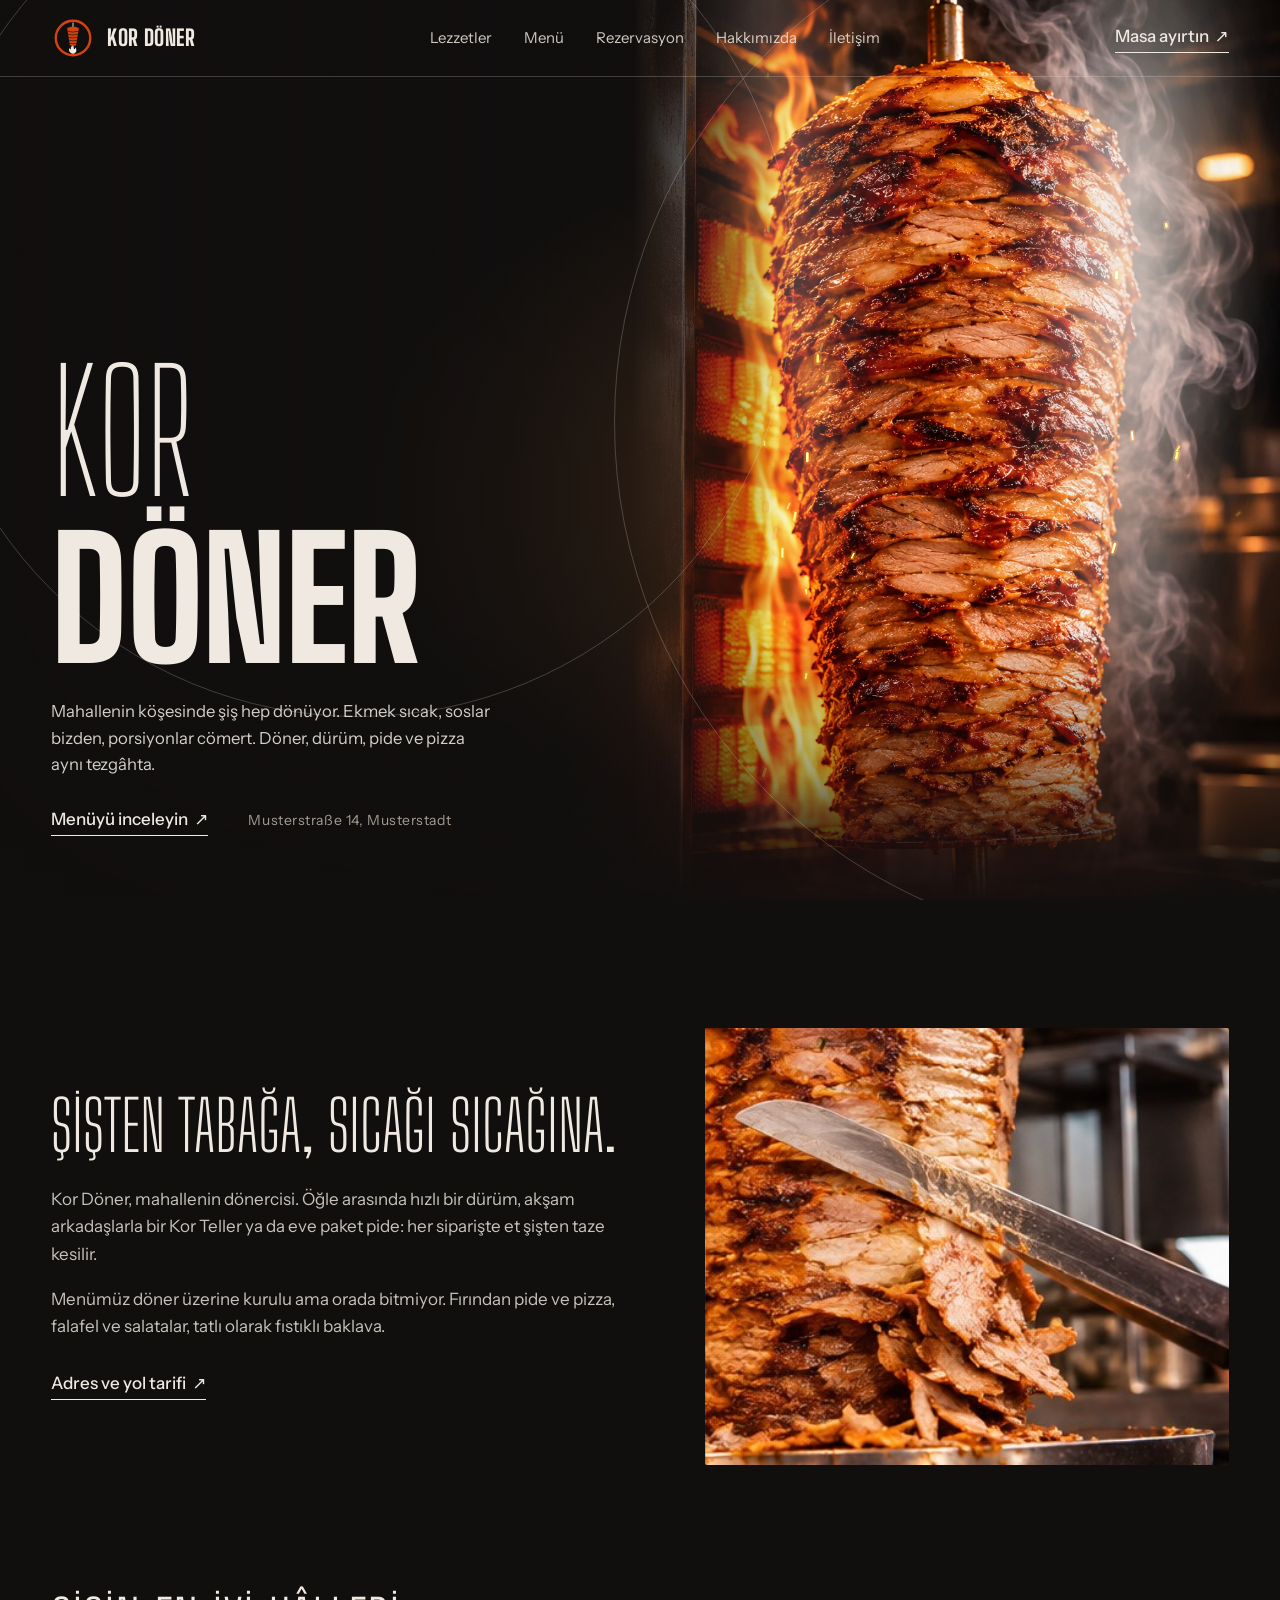
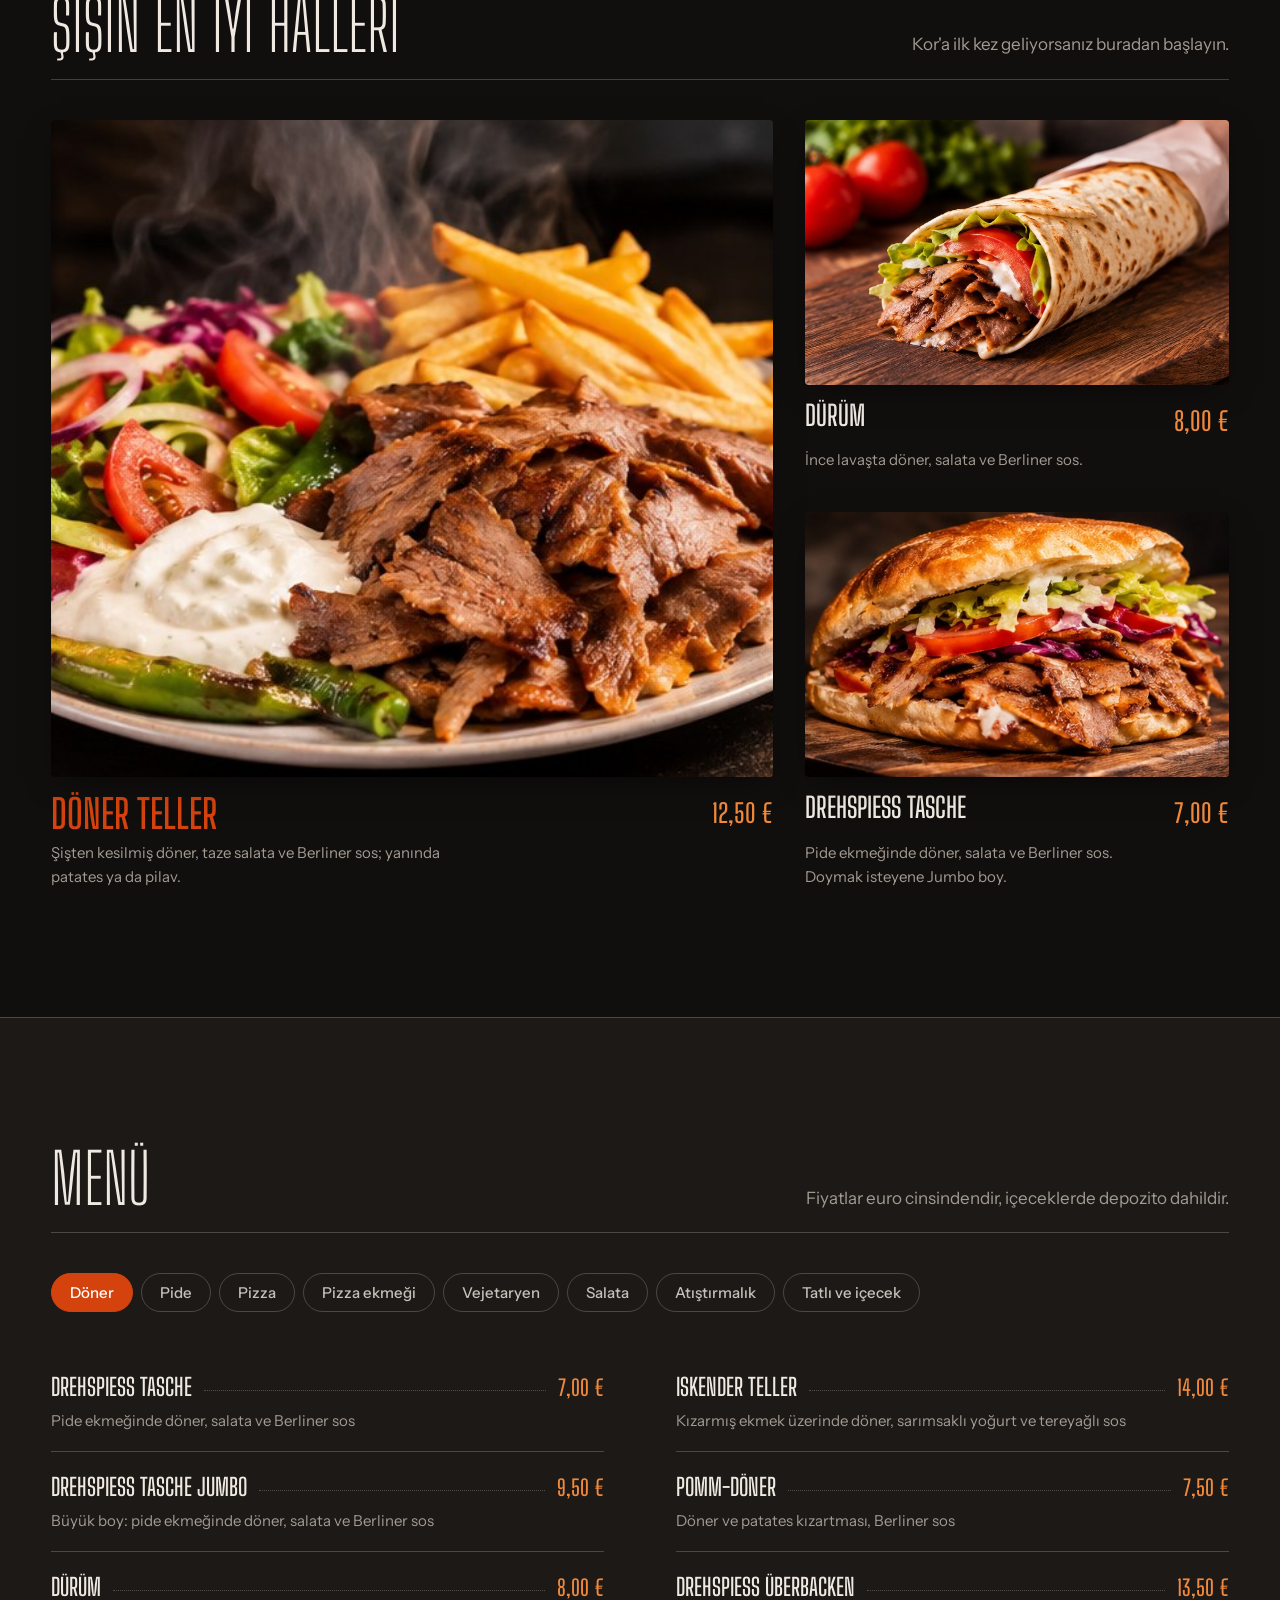
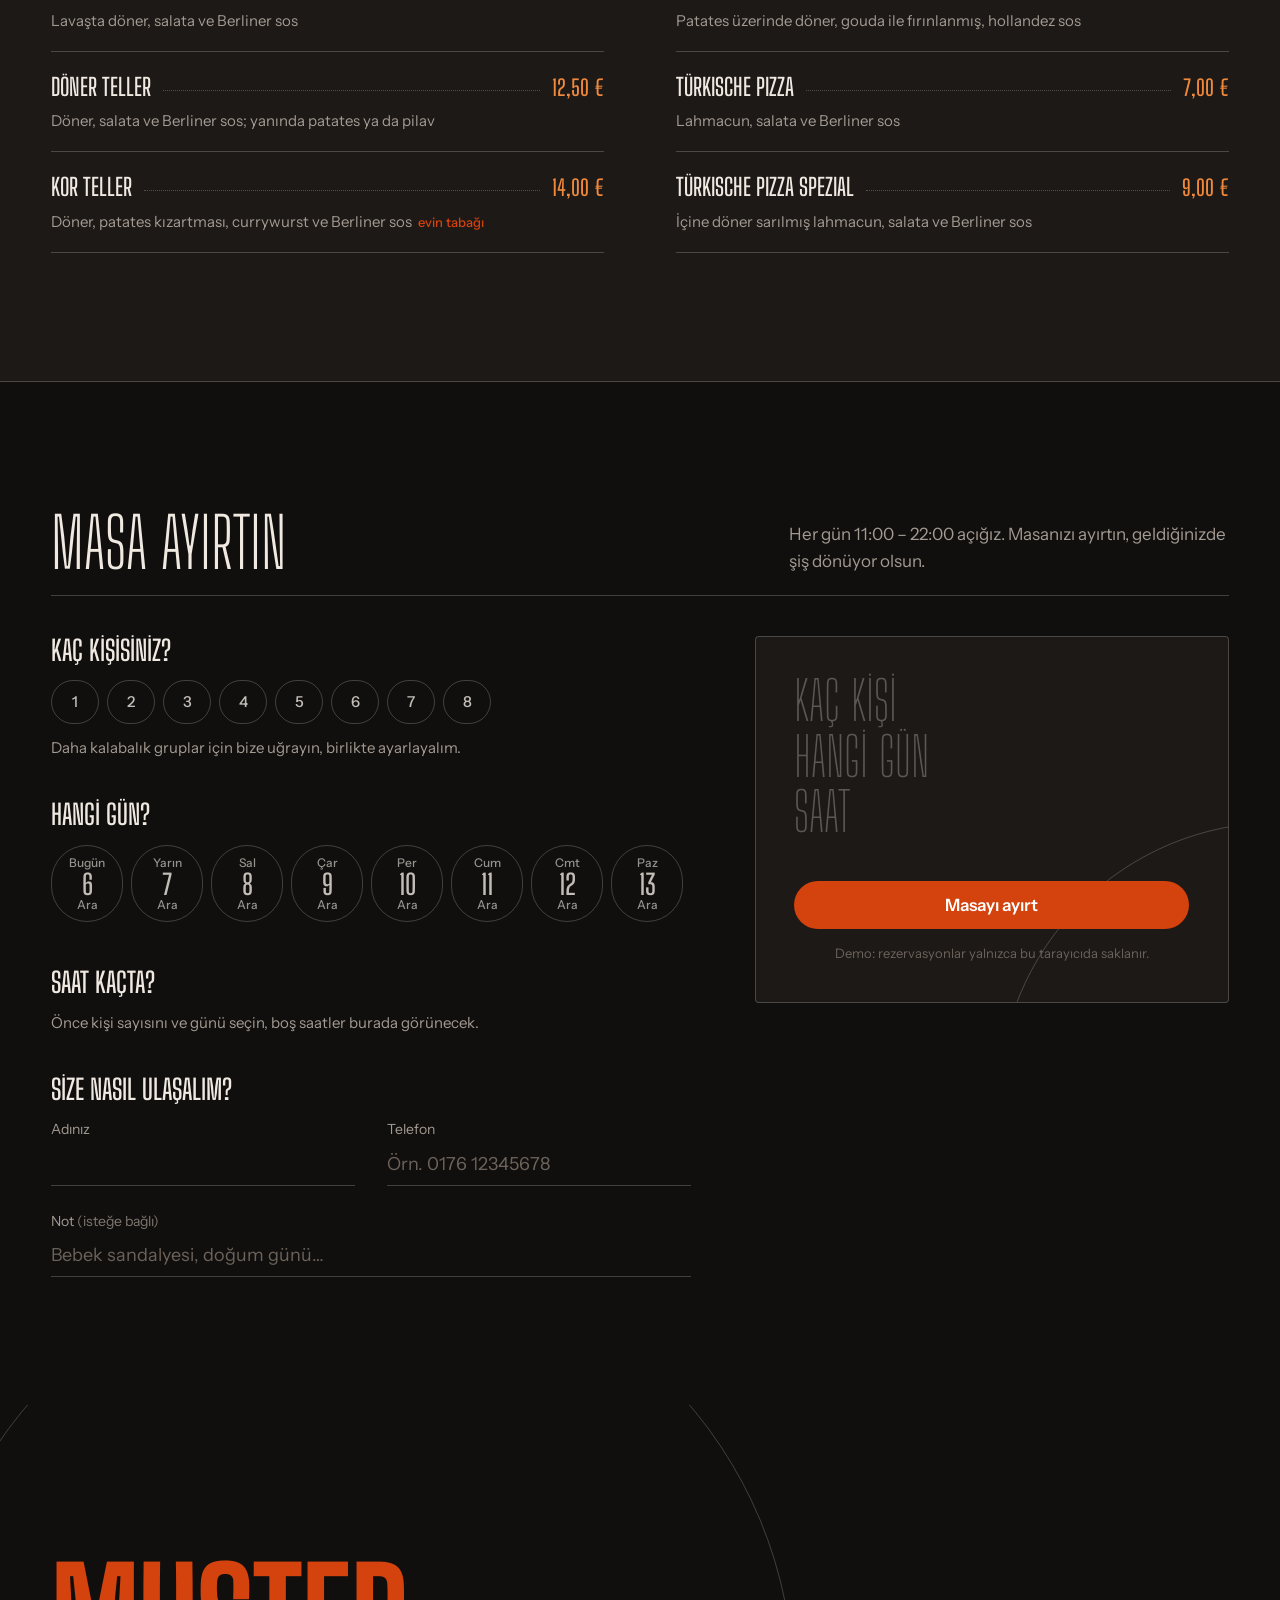
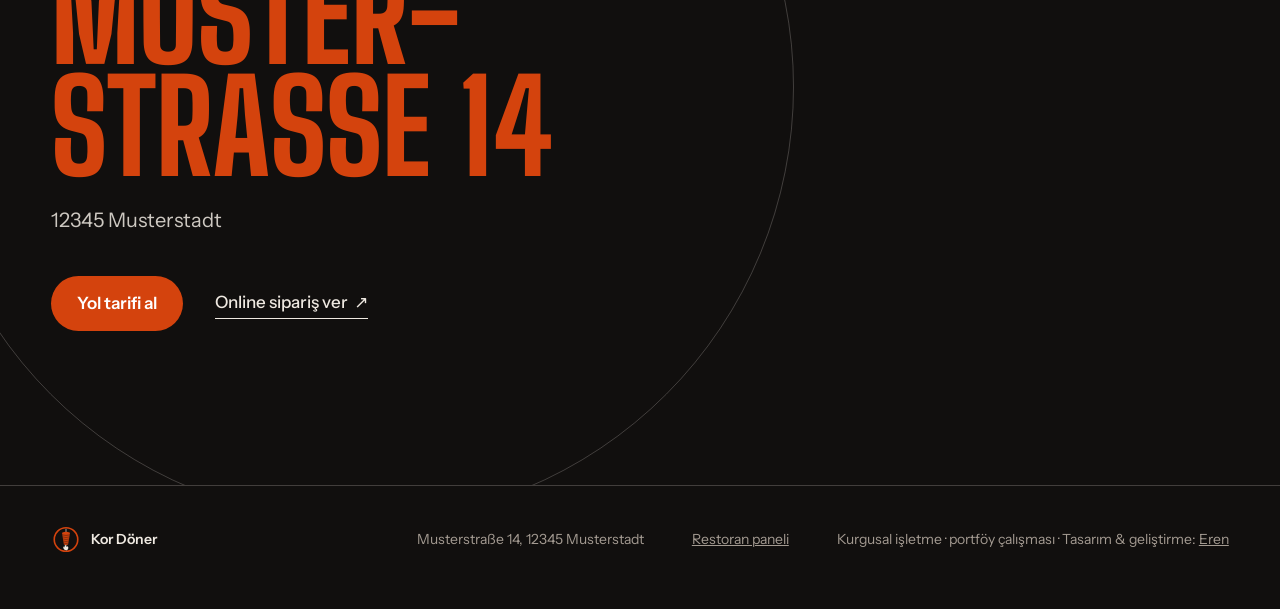
==== commit 0b983327: "Reservation: validate name and phone with inline messages Same rules as the Nachtbarbier form, with " ====
--- a/index.html
+++ b/index.html
@@ -14,7 +14,7 @@
 <link rel="preload" href="fonts/big-shoulders-display-latin.woff2" as="font" type="font/woff2" crossorigin>
 <link rel="preload" href="fonts/instrument-sans-latin.woff2" as="font" type="font/woff2" crossorigin>
 <link rel="stylesheet" href="fonts/fonts.css">
-<link rel="stylesheet" href="styles.css">
+<link rel="stylesheet" href="styles.css?v=2">
 </head>
 <body>
 
@@ -175,11 +175,13 @@
         <legend>Size nasıl ulaşalım?</legend>
         <label class="line-input">
           <span>Adınız</span>
-          <input name="name" id="bkName" autocomplete="name" required maxlength="60">
+          <input name="name" id="bkName" autocomplete="name" required maxlength="60" aria-describedby="bkNameMsg">
+          <small class="field-msg" id="bkNameMsg" aria-live="polite"></small>
         </label>
         <label class="line-input">
           <span>Telefon</span>
-          <input name="phone" id="bkPhone" type="tel" autocomplete="tel" inputmode="tel" required maxlength="24">
+          <input name="phone" id="bkPhone" type="tel" autocomplete="tel" inputmode="tel" required maxlength="24" placeholder="Örn. 0176 12345678" aria-describedby="bkPhoneMsg">
+          <small class="field-msg" id="bkPhoneMsg" aria-live="polite"></small>
         </label>
         <label class="line-input line-input-wide">
           <span>Not <em>(isteğe bağlı)</em></span>
@@ -232,8 +234,8 @@
   <p class="footer-note">Kurgusal işletme · portföy çalışması · Tasarım &amp; geliştirme: <a href="https://github.com/ErenAlmis" target="_blank" rel="noopener">Eren</a></p>
 </footer>
 
-<script src="script.js"></script>
-<script src="store.js"></script>
-<script src="reservation.js"></script>
+<script src="script.js?v=2"></script>
+<script src="store.js?v=2"></script>
+<script src="reservation.js?v=2"></script>
 </body>
 </html>
--- a/styles.css
+++ b/styles.css
@@ -527,3 +527,8 @@
   .hero-title .ht-line, .hero-lede, .hero-note, .hero-cta, .hero-art { opacity: 1; }
   html { scroll-behavior: auto; }
 }
+
+/* Alan kontrolü: hata mesajı alanın altında, hatalı alanın çizgisi kırmızımsı */
+.field-msg { display: block; margin-top: 6px; font-size: 13px; line-height: 1.35; color: #ff8a7a; }
+.field-msg:empty { display: none; }
+.line-input input[aria-invalid="true"] { border-bottom-color: #ff8a7a; box-shadow: 0 1px 0 0 #ff8a7a; }
